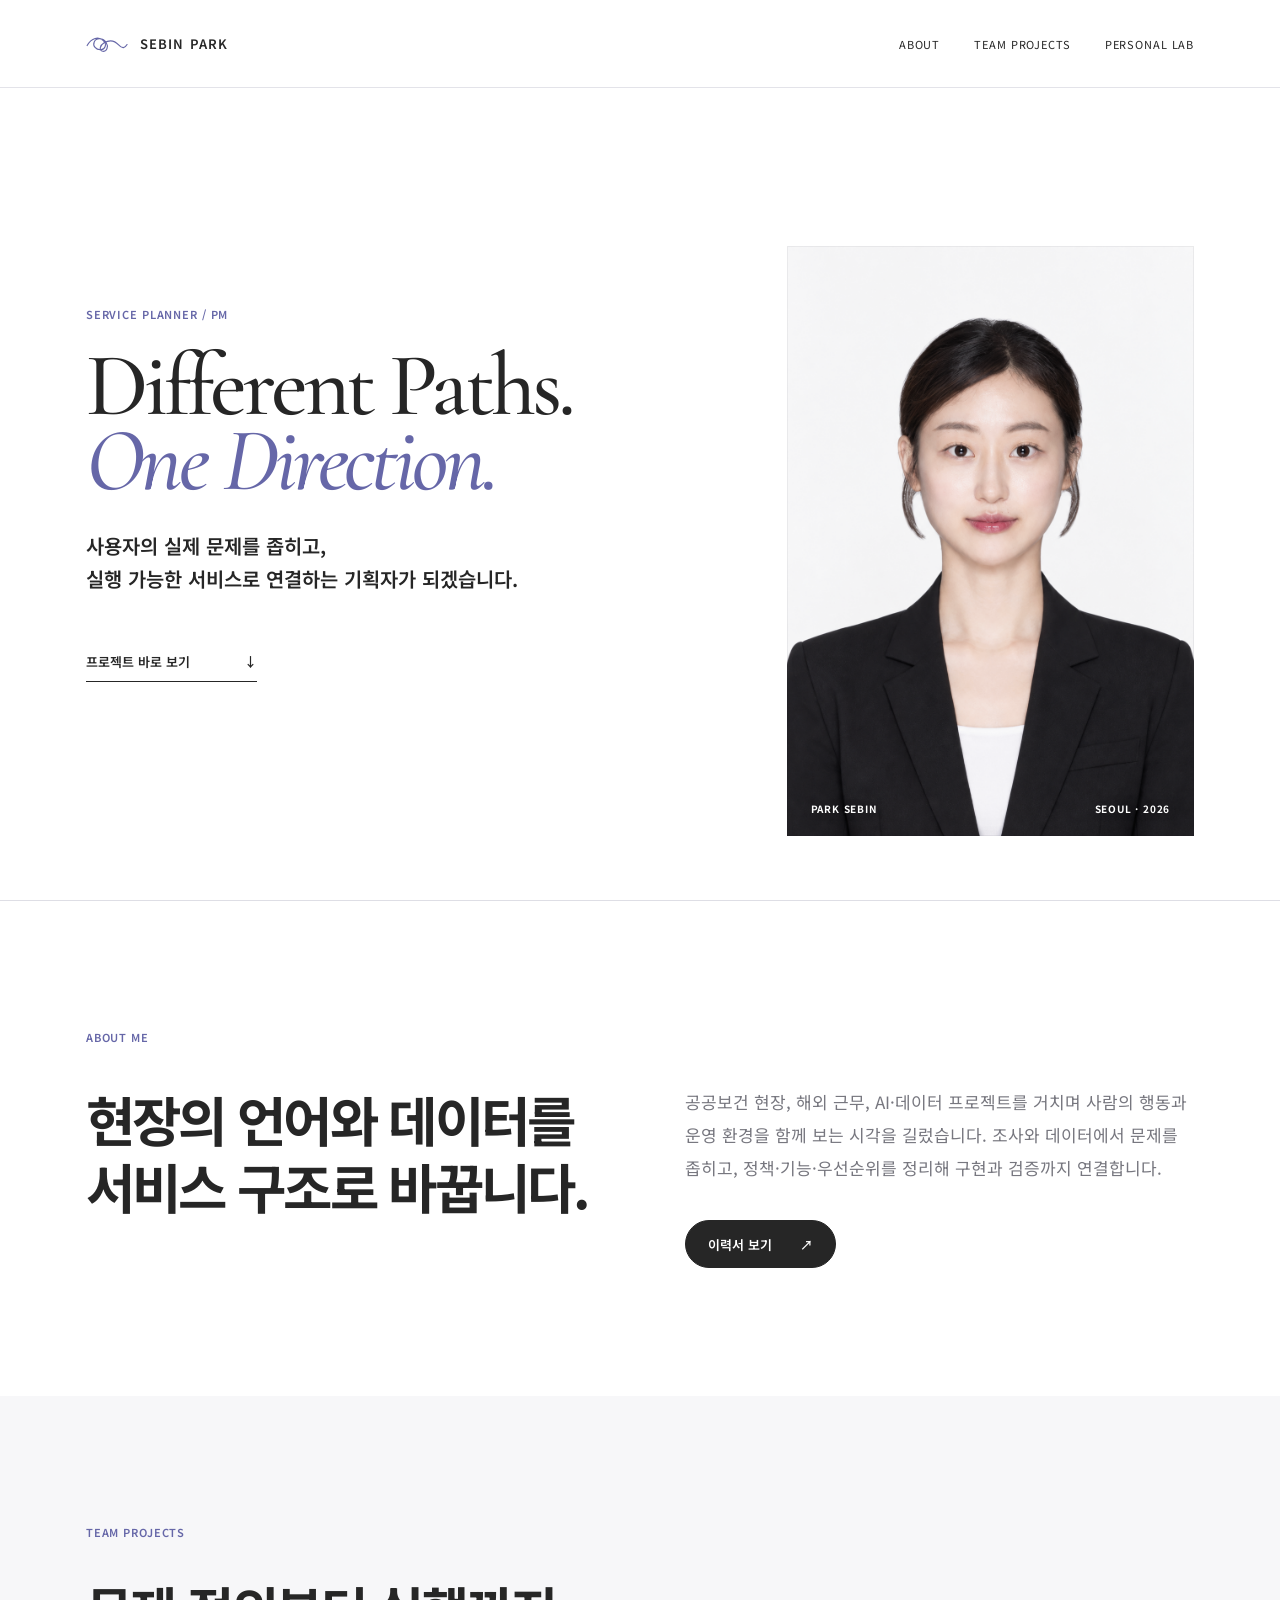
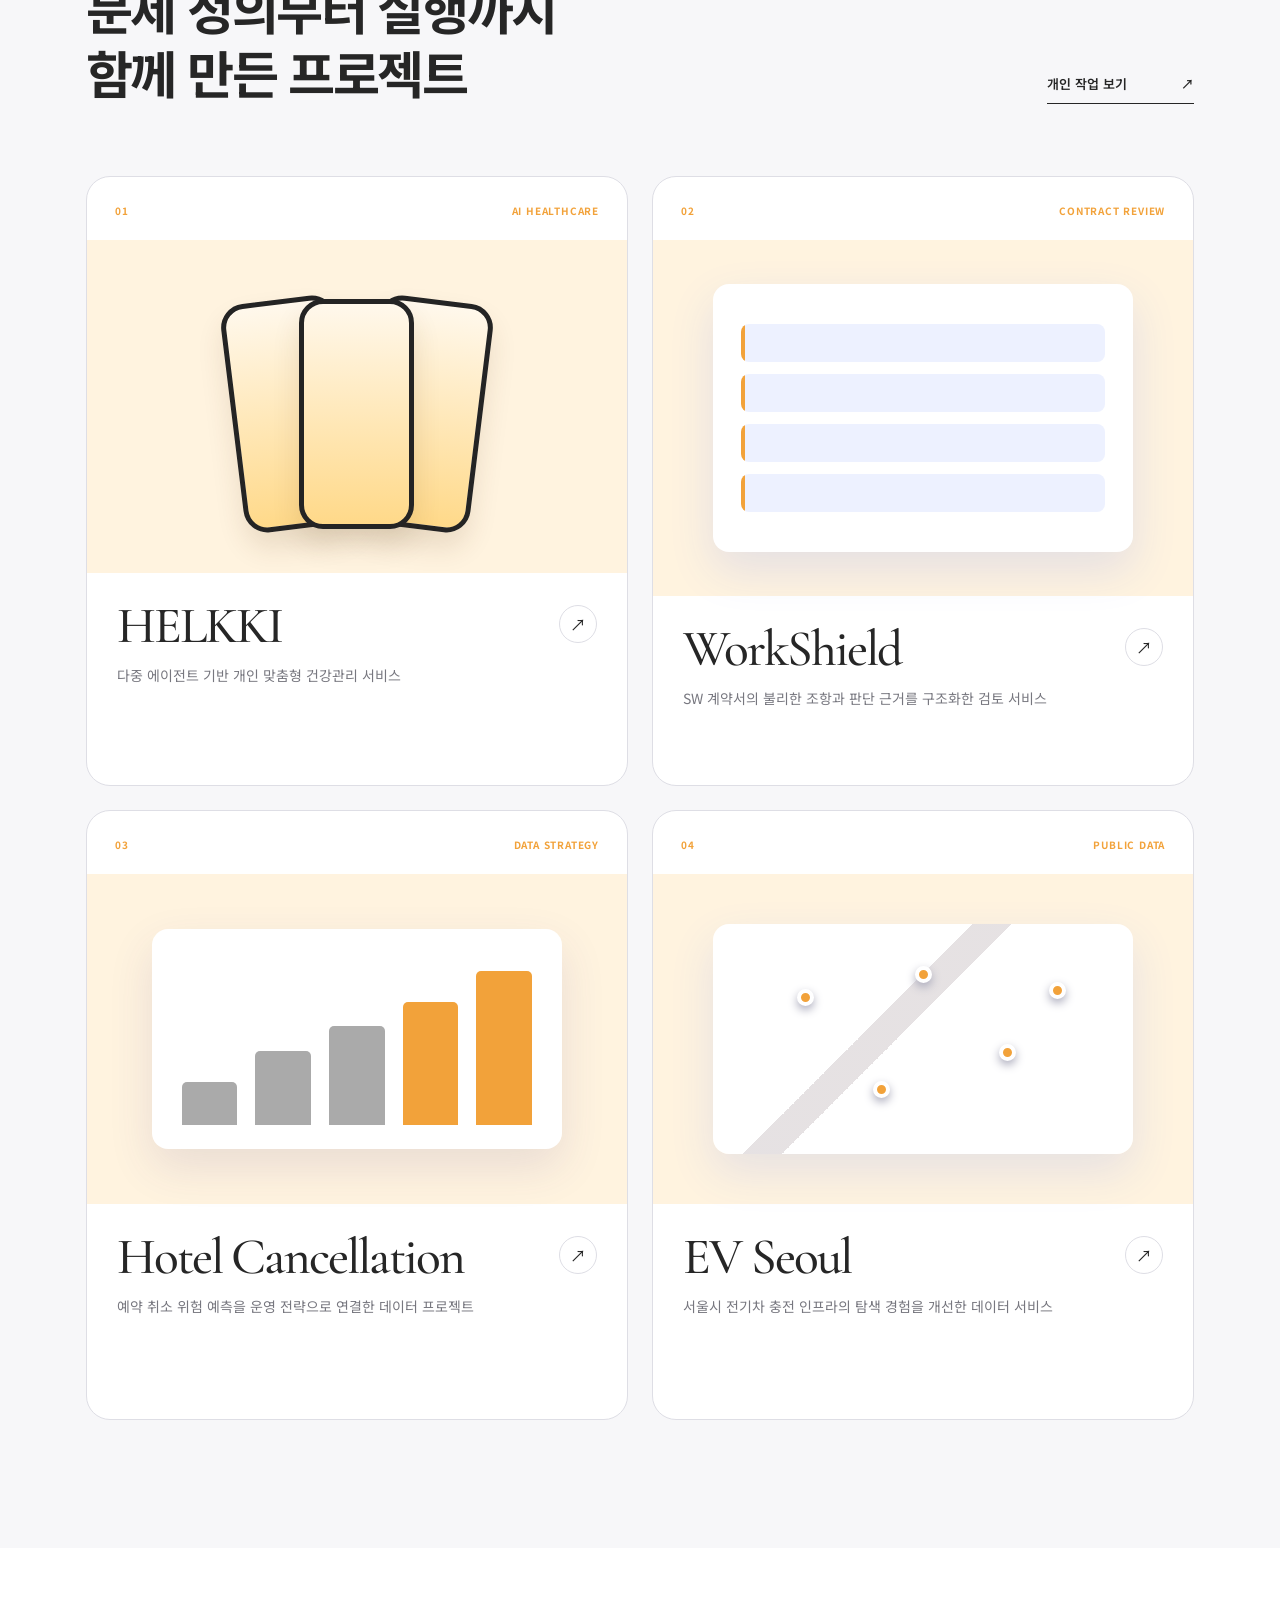
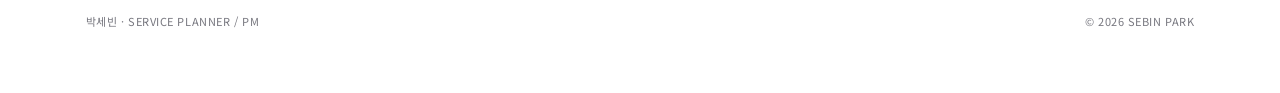
==== site/index.html @ 5adec8d2 "Deploy portfolio site with GitHub Pages" ====
<!doctype html>
<html lang="ko">
<head>
  <meta charset="UTF-8"><meta name="viewport" content="width=device-width,initial-scale=1.0">
  <meta name="description" content="서비스 기획자 박세빈의 포트폴리오"><title>SEBIN PARK — Service Planner / PM</title>
  <link rel="preconnect" href="https://fonts.googleapis.com"><link rel="preconnect" href="https://fonts.gstatic.com" crossorigin>
  <link href="https://fonts.googleapis.com/css2?family=Cormorant+Garamond:ital,wght@0,500;1,500&family=Noto+Sans+KR:wght@400;500;600;700&display=swap" rel="stylesheet"><link rel="stylesheet" href="./styles.css">
</head>
<body>
  <header class="site-header" data-header>
    <a class="brand" href="./index.html" aria-label="SEBIN PARK 홈"><svg class="brand-mark" viewBox="0 0 220 92" aria-hidden="true"><path pathLength="1" d="M6 54C29 13 66 5 91 28C111 47 101 74 78 76C52 78 34 56 43 35C54 11 91 15 105 37C120 61 108 88 88 84C66 80 73 53 95 40C123 23 151 29 171 51C190 72 204 68 215 49"/></svg><span>SEBIN PARK</span></a>
    <button class="menu-button" type="button" aria-expanded="false" aria-controls="site-nav">MENU</button>
    <nav id="site-nav" class="site-nav" aria-label="주요 메뉴"><a href="./about.html">ABOUT</a><a href="#projects">TEAM PROJECTS</a><a href="./lab.html">PERSONAL LAB</a></nav>
  </header>
  <main id="top">
    <section class="hero hero-photo section-shell">
      <div class="hero-copy reveal"><p class="eyebrow">SERVICE PLANNER / PM</p><h1>Different Paths.<br><em>One Direction.</em></h1><p class="hero-statement">사용자의 실제 문제를 좁히고,<br>실행 가능한 서비스로 연결하는 기획자가 되겠습니다.</p><a class="text-link" href="#projects">프로젝트 바로 보기 <span>↓</span></a></div>
      <figure class="portrait-wrap reveal"><img src="./assets/park-sebin-portrait.png" alt="서비스 기획자 박세빈 프로필 사진"><figcaption><span>PARK SEBIN</span><span>SEOUL · 2026</span></figcaption></figure>
    </section>
    <section class="home-about section-shell section-pad reveal"><p class="section-label">ABOUT ME</p><div class="home-about-copy"><h2>현장의 언어와 데이터를<br>서비스 구조로 바꿉니다.</h2><div><p>공공보건 현장, 해외 근무, AI·데이터 프로젝트를 거치며 사람의 행동과 운영 환경을 함께 보는 시각을 길렀습니다. 조사와 데이터에서 문제를 좁히고, 정책·기능·우선순위를 정리해 구현과 검증까지 연결합니다.</p><a class="button button-dark" href="./about.html">이력서 보기 <span>↗</span></a></div></div></section>
    <section id="projects" class="projects compact-projects section-pad">
      <div class="section-shell projects-heading reveal"><div><p class="section-label">TEAM PROJECTS</p><h2 class="section-title">문제 정의부터 실행까지<br>함께 만든 프로젝트</h2></div><a class="text-link" href="./lab.html">개인 작업 보기 <span>↗</span></a></div>
      <div class="project-grid section-shell">
        <a class="project-tile project-helkki reveal" href="./projects/helkki.html"><div class="tile-meta"><span>01</span><span>AI HEALTHCARE</span></div><div class="tile-visual"><div class="phone-stack"><i></i><i></i><i></i></div></div><div class="tile-copy"><h3>HELKKI</h3><p>다중 에이전트 기반 개인 맞춤형 건강관리 서비스</p><span class="tile-arrow">↗</span></div></a>
        <a class="project-tile project-workshield reveal" href="./projects/workshield.html"><div class="tile-meta"><span>02</span><span>CONTRACT REVIEW</span></div><div class="tile-visual"><div class="dashboard-lines"><i></i><i></i><i></i><i></i></div></div><div class="tile-copy"><h3>WorkShield</h3><p>SW 계약서의 불리한 조항과 판단 근거를 구조화한 검토 서비스</p><span class="tile-arrow">↗</span></div></a>
        <a class="project-tile project-hotel reveal" href="./projects/hotel-cancellation.html"><div class="tile-meta"><span>03</span><span>DATA STRATEGY</span></div><div class="tile-visual"><div class="tile-chart"><i></i><i></i><i></i><i></i><i></i></div></div><div class="tile-copy"><h3>Hotel Cancellation</h3><p>예약 취소 위험 예측을 운영 전략으로 연결한 데이터 프로젝트</p><span class="tile-arrow">↗</span></div></a>
        <a class="project-tile project-ev reveal" href="./projects/ev-seoul.html"><div class="tile-meta"><span>04</span><span>PUBLIC DATA</span></div><div class="tile-visual"><div class="tile-map"><i></i><i></i><i></i><i></i><i></i></div></div><div class="tile-copy"><h3>EV Seoul</h3><p>서울시 전기차 충전 인프라의 탐색 경험을 개선한 데이터 서비스</p><span class="tile-arrow">↗</span></div></a>
      </div>
    </section>
  </main>
  <footer class="site-footer section-shell"><span>박세빈 · SERVICE PLANNER / PM</span><span>© 2026 SEBIN PARK</span></footer><script src="./script.js"></script>
</body></html>
---- site/styles.css ----
:root {
  --canvas: #fff;
  --paper: #f7f7f9;
  --ink: #262626;
  --muted: #77777f;
  --line: #dedee5;
  --motion: #6667a8;
  --trace: #c7c8df;
  --side: clamp(24px, 6.7vw, 96px);
}

* { box-sizing: border-box; }
html { scroll-behavior: smooth; }
body { margin: 0; background: var(--canvas); color: var(--ink); font-family: "Noto Sans KR", sans-serif; }
a { color: inherit; text-decoration: none; }
button { font: inherit; }
.section-shell { width: min(1440px, 100%); margin-inline: auto; padding-inline: var(--side); }
.section-pad { padding-top: clamp(96px, 10vw, 152px); padding-bottom: clamp(96px, 10vw, 152px); }

.site-header { position: sticky; top: 0; z-index: 20; height: 88px; display: flex; align-items: center; justify-content: space-between; padding: 0 var(--side); background: rgba(255,255,255,.9); border-bottom: 1px solid rgba(222,222,229,.85); backdrop-filter: blur(16px); }
.brand { display: flex; align-items: center; gap: 12px; font: 600 13px/1 "Noto Sans KR", sans-serif; letter-spacing: .09em; }
.brand-mark { width: 42px; height: 20px; overflow: visible; }
.brand-mark path, .hero-symbol path { fill: none; stroke: var(--motion); stroke-width: 6; stroke-linecap: round; stroke-linejoin: round; }
.site-nav { display: flex; gap: 34px; font-size: 11px; letter-spacing: .08em; }
.site-nav a { position: relative; padding-block: 8px; }
.site-nav a::after { content: ""; position: absolute; left: 0; right: 100%; bottom: 2px; height: 1px; background: var(--motion); transition: right .3s ease; }
.site-nav a:hover::after { right: 0; }
.menu-button { display: none; border: 0; background: transparent; font-size: 11px; letter-spacing: .08em; }

.hero { min-height: calc(100svh - 88px); display: grid; grid-template-columns: 1.35fr .65fr; align-items: center; gap: clamp(48px, 7vw, 110px); padding-top: 64px; padding-bottom: 64px; }
.eyebrow, .section-label, .visual-index { margin: 0; color: var(--motion); font-size: 11px; font-weight: 600; letter-spacing: .08em; }
.hero h1 { margin: 26px 0 30px; font: 500 clamp(64px, 7vw, 108px)/.84 "Cormorant Garamond", serif; letter-spacing: -.045em; }
.hero h1 em { color: var(--motion); font-weight: inherit; }
.hero-description { margin: 0; font-size: clamp(17px, 1.5vw, 21px); font-weight: 500; }
.hero-actions { display: flex; gap: 10px; margin-top: 44px; }
.button { display: inline-flex; align-items: center; justify-content: center; gap: 28px; min-height: 48px; padding: 0 22px; border: 1px solid var(--line); border-radius: 999px; font-size: 13px; font-weight: 600; transition: transform .25s ease, background .25s ease, color .25s ease; }
.button:hover { transform: translateY(-2px); }
.button-dark { background: var(--ink); color: #fff; border-color: var(--ink); }
.button-light:hover { background: var(--paper); }
.hero-visual { position: relative; min-height: 530px; overflow: hidden; border-radius: 28px; background: var(--paper); }
.visual-index { position: absolute; top: 32px; left: 34px; }
.hero-symbol { position: absolute; width: 82%; left: 9%; top: 36%; overflow: visible; }
.hero-symbol path { stroke: var(--trace); }
.visual-caption { position: absolute; left: 34px; bottom: 30px; margin: 0; font-size: 11px; font-weight: 700; line-height: 1.8; letter-spacing: .07em; }

.about { border-top: 1px solid var(--line); }
.about-intro { display: grid; grid-template-columns: 1fr 1fr; gap: 80px; margin: 42px 0 92px; align-items: end; }
.about-intro h2, .section-title { margin: 0; font-size: clamp(36px, 4vw, 58px); line-height: 1.25; letter-spacing: -.045em; }
.about-intro p { max-width: 590px; margin: 0; color: var(--muted); font-size: 17px; line-height: 1.9; word-break: keep-all; }
.about-grid { display: grid; grid-template-columns: repeat(4,1fr); border-top: 1px solid var(--line); }
.about-card { min-height: 225px; padding: 28px 26px 24px 0; border-right: 1px solid var(--line); }
.about-card + .about-card { padding-left: 26px; }
.about-card:last-child { border-right: 0; }
.about-card span { color: var(--motion); font-size: 12px; }
.about-card h3 { margin: 44px 0 14px; font-size: 22px; }
.about-card p { margin: 0; color: var(--muted); font-size: 14px; line-height: 1.8; word-break: keep-all; }

.experience { background: var(--paper); }
.experience .section-title { margin: 38px 0 78px; }
.timeline { border-bottom: 1px solid var(--line); }
.timeline-row { display: grid; grid-template-columns: 10px 150px 260px 1fr; align-items: center; gap: 26px; min-height: 92px; border-top: 1px solid var(--line); }
.timeline-row i { width: 8px; height: 8px; border-radius: 50%; background: var(--trace); }
.timeline-row time { color: var(--muted); font-size: 12px; font-weight: 600; }
.timeline-row h3 { font-size: 18px; }
.timeline-row p { color: var(--muted); font-size: 14px; }
.timeline-current i { background: var(--motion); box-shadow: 0 0 0 6px rgba(102,103,168,.12); }
.timeline-current time { color: var(--motion); }

.projects { padding-top: clamp(96px, 10vw, 152px); padding-bottom: clamp(96px, 10vw, 152px); }
.projects-heading { display: flex; justify-content: space-between; align-items: end; margin-bottom: 72px; }
.projects-heading .section-title { margin-top: 36px; }
.projects-heading > p { max-width: 370px; margin: 0; color: var(--muted); font-size: 14px; line-height: 1.8; }
.project-list { display: grid; gap: 28px; }
.project-card { --project: #f2a23a; --project-soft: #fff3df; min-height: 540px; display: grid; grid-template-columns: .82fr 1.18fr; overflow: hidden; border: 1px solid var(--line); border-radius: 28px; transition: transform .35s ease, box-shadow .35s ease; }
.project-card:hover { transform: translateY(-5px); box-shadow: 0 22px 55px rgba(25,25,34,.08); }
.project-copy { display: flex; flex-direction: column; align-items: flex-start; padding: clamp(40px,5vw,72px); }
.project-copy > span { color: var(--project); font-size: 11px; font-weight: 700; letter-spacing: .08em; }
.project-copy h3 { margin: 52px 0 16px; font: 500 clamp(50px,5vw,76px)/1 "Cormorant Garamond", serif; letter-spacing: -.04em; }
.project-copy p { max-width: 400px; margin: 0; color: var(--muted); font-size: 16px; line-height: 1.8; }
.project-copy ul { display: flex; flex-wrap: wrap; gap: 8px; padding: 0; margin: auto 0 0; list-style: none; }
.project-copy li { padding: 8px 12px; border: 1px solid var(--line); border-radius: 99px; font-size: 11px; }
.project-preview { display: grid; place-items: center; padding: 64px; overflow: hidden; background: var(--project-soft); }
.mock-window { width: min(540px,100%); min-height: 350px; padding: 34px; border-radius: 22px; background: #fff; box-shadow: 0 24px 70px rgba(31,31,38,.12); transition: transform .5s cubic-bezier(.2,.8,.2,1); }
.project-card:hover .mock-window { transform: scale(1.025) rotate(-.4deg); }
.mock-nav { width: 100%; height: 9px; margin-bottom: 48px; border-radius: 10px; background: linear-gradient(90deg,var(--project) 0 18%,#ececf1 18%); }
.mock-window strong { font-size: 18px; }
.mock-chart { height: 150px; margin-top: 34px; border-radius: 14px; background: linear-gradient(180deg,transparent,rgba(242,162,58,.12)),linear-gradient(135deg,transparent 49%,var(--project) 50% 51%,transparent 52%); }
.mock-pills { display: flex; gap: 12px; margin-top: 24px; }.mock-pills i { width: 30%; height: 38px; border-radius: 12px; background: var(--project-soft); }
.project-workshield { --project:#2468d8; --project-soft:#eaf2ff; }.project-hotel { --project:#7653b8; --project-soft:#f0eafd; }.project-ev { --project:#2b78b8; --project-soft:#e8f4fb; }
.mock-metric { margin-top: 28px; font: 500 86px/1 "Cormorant Garamond",serif; color: var(--project); }
.mock-bars { height: 95px; display: flex; gap: 16px; align-items: end; }.mock-bars i { flex:1; height: 35%; background:var(--project-soft); border-radius:6px 6px 0 0; }.mock-bars i:nth-child(2){height:75%;background:var(--project)}.mock-bars i:nth-child(3){height:52%}.mock-bars i:nth-child(4){height:88%}
.mock-donut { width:150px;height:150px;margin:38px auto 20px;border:30px solid var(--project-soft);border-right-color:var(--project);border-radius:50%;transform:rotate(24deg)}.mock-legend{width:60%;height:10px;margin:auto;border-radius:9px;background:linear-gradient(90deg,var(--project) 0 35%,var(--project-soft) 35%)}
.mock-map { position:relative;height:210px;margin-top:24px;border-radius:18px;background:linear-gradient(135deg,transparent 0 40%,rgba(43,120,184,.13) 40% 47%,transparent 47%),linear-gradient(20deg,var(--project-soft),#fff); }.mock-map i{position:absolute;width:12px;height:12px;border:3px solid #fff;border-radius:50%;background:var(--project);box-shadow:0 3px 8px #999}.mock-map i:nth-child(1){left:25%;top:35%}.mock-map i:nth-child(2){left:48%;top:25%}.mock-map i:nth-child(3){left:66%;top:52%}.mock-map i:nth-child(4){left:37%;top:68%}.mock-map i:nth-child(5){left:76%;top:18%}

.contact { background: var(--ink); color: #fff; }
.contact-inner { min-height: 390px; display: flex; justify-content: space-between; align-items: center; gap: 40px; }
.contact .section-label { color: var(--trace); }
.contact h2 { margin: 30px 0 0; font-size: clamp(38px,5vw,68px); line-height: 1.2; letter-spacing: -.04em; }
.contact-link { padding-bottom: 12px; border-bottom: 1px solid #777; font-size: 16px; }
.contact-link span { margin-left: 40px; }
.site-footer { min-height: 145px; display: flex; align-items: center; justify-content: space-between; color: var(--muted); font-size: 11px; letter-spacing: .05em; }

/* Revised homepage */
.site-nav .is-active { color: var(--motion); }
.hero-photo { grid-template-columns: 1.08fr .72fr; }
.hero-statement { margin: 0; font-size: clamp(18px,1.55vw,23px); font-weight: 600; line-height: 1.7; }
.text-link { display: inline-flex; gap: 54px; align-items: center; padding: 14px 0 10px; margin-top: 42px; border-bottom: 1px solid var(--ink); font-size: 13px; font-weight: 600; }
.portrait-wrap { position: relative; align-self: end; min-height: 590px; margin: 0; overflow: hidden; background: var(--paper); }
.portrait-wrap img { position: absolute; inset: 0; width: 100%; height: 100%; object-fit: cover; object-position: center 14%; filter: saturate(.78) contrast(.98); }
.portrait-wrap::after { content:""; position:absolute; inset:0; box-shadow:inset 0 0 0 1px rgba(30,30,35,.06); pointer-events:none; }
.portrait-wrap figcaption { position: absolute; inset: auto 24px 20px; display: flex; justify-content: space-between; color: #fff; font-size: 10px; font-weight: 700; letter-spacing: .08em; text-shadow: 0 1px 8px rgba(0,0,0,.25); }
.home-about { border-top: 1px solid var(--line); }
.home-about-copy { display: grid; grid-template-columns: 1fr 1fr; gap: 90px; margin-top: 40px; align-items: start; }
.home-about h2 { margin:0; font-size:clamp(38px,4.2vw,62px); line-height:1.25; letter-spacing:-.05em; }
.home-about-copy p { max-width:580px; margin:0 0 36px; color:var(--muted); font-size:17px; line-height:1.95; word-break:keep-all; }
.compact-projects { background:var(--paper); }
.project-grid { display:grid; grid-template-columns:repeat(2,minmax(0,1fr)); gap:24px; }
.project-tile { --project:#f2a23a; --project-soft:#fff3df; position:relative; min-height:610px; display:flex; flex-direction:column; overflow:hidden; border:1px solid var(--line); border-radius:24px; background:#fff; transition:transform .35s ease,box-shadow .35s ease; }
.project-tile:hover { transform:translateY(-5px); box-shadow:0 22px 55px rgba(25,25,34,.08); }
.tile-meta { display:flex; justify-content:space-between; padding:26px 28px 22px; color:var(--project); font-size:10px; font-weight:700; letter-spacing:.08em; }
.tile-visual { min-height:330px; display:grid; place-items:center; padding:44px; background:var(--project-soft); }
.tile-copy { position:relative; padding:28px 72px 34px 30px; }
.tile-copy h3 { margin:0 0 10px; font:500 clamp(38px,4vw,58px)/1 "Cormorant Garamond",serif; letter-spacing:-.04em; }
.tile-copy p { max-width:440px; margin:0; color:var(--muted); font-size:14px; line-height:1.75; }
.tile-arrow { position:absolute; right:30px; top:32px; width:38px; height:38px; display:grid; place-items:center; border:1px solid var(--line); border-radius:50%; transition:.25s ease; }
.project-tile:hover .tile-arrow { background:var(--project); border-color:var(--project); color:#fff; transform:rotate(45deg); }
.phone-stack { position:relative; width:250px; height:245px; }.phone-stack i{position:absolute;bottom:0;width:115px;height:230px;border:5px solid #242424;border-radius:24px;background:linear-gradient(#fff8ec,#ffd989);box-shadow:0 16px 28px rgba(80,50,10,.12)}.phone-stack i:nth-child(1){left:0;transform:rotate(-7deg)}.phone-stack i:nth-child(2){left:67px;z-index:2}.phone-stack i:nth-child(3){right:0;transform:rotate(7deg)}
.dashboard-lines { width:min(420px,100%); padding:28px; border-radius:16px; background:#fff; box-shadow:0 18px 45px rgba(47,92,255,.13); }.dashboard-lines i{display:block;height:38px;margin:12px 0;border-radius:8px;background:linear-gradient(90deg,var(--project) 0 4px,#edf1ff 4px)}
.tile-chart { width:min(410px,100%); height:220px; display:flex; align-items:end; gap:18px; padding:24px 30px; border-radius:16px; background:#fff; box-shadow:0 18px 45px rgba(70,60,130,.12); }.tile-chart i{flex:1;height:25%;background:#aaa;border-radius:5px 5px 0 0}.tile-chart i:nth-child(2){height:43%}.tile-chart i:nth-child(3){height:58%}.tile-chart i:nth-child(4){height:72%;background:var(--project)}.tile-chart i:nth-child(5){height:90%;background:var(--project)}
.tile-map { position:relative; width:min(420px,100%); height:230px; border-radius:16px; background:linear-gradient(135deg,#fff 0 40%,rgba(47,99,255,.12) 40% 46%,#fff 46%); box-shadow:0 18px 45px rgba(47,99,255,.12); }.tile-map i{position:absolute;width:17px;height:17px;border:4px solid #fff;border-radius:50%;background:var(--project);box-shadow:0 4px 10px #aab}.tile-map i:nth-child(1){left:20%;top:28%}.tile-map i:nth-child(2){left:48%;top:18%}.tile-map i:nth-child(3){left:68%;top:52%}.tile-map i:nth-child(4){left:38%;top:68%}.tile-map i:nth-child(5){left:80%;top:25%}

/* About and personal lab */
.page-hero { min-height:600px; display:flex; flex-direction:column; justify-content:center; border-bottom:1px solid var(--line); }
.page-hero h1 { margin:28px 0 24px; font:600 clamp(48px,6.5vw,90px)/1.16 "Noto Sans KR",sans-serif; letter-spacing:-.065em; }.page-hero h1 em{color:var(--motion);font-style:normal;font-weight:inherit}.page-hero>p:last-child{color:var(--muted);font-size:17px}
.resume-profile { display:grid; grid-template-columns:.75fr 1.25fr; gap:clamp(50px,8vw,120px); padding-top:120px; align-items:center; }
.about-photo { height:620px; margin:0; overflow:hidden; background:var(--paper); }.about-photo img{width:100%;height:100%;object-fit:cover;object-position:center 14%;filter:saturate(.8)}
.resume-intro h2 { margin:32px 0 28px;font-size:clamp(36px,4vw,58px);line-height:1.3;letter-spacing:-.04em}.resume-intro>p:not(.section-label){color:var(--muted);font-size:17px;line-height:1.9;word-break:keep-all}.resume-intro dl{margin-top:54px;border-top:1px solid var(--line)}.resume-intro dl div{display:grid;grid-template-columns:100px 1fr;padding:18px 0;border-bottom:1px solid var(--line)}.resume-intro dt{font-size:10px;color:var(--motion);font-weight:700;letter-spacing:.08em}.resume-intro dd{margin:0;font-size:14px}
.resume-body { display:grid;grid-template-columns:1fr 1fr;gap:100px}.resume-column article{display:grid;grid-template-columns:150px 1fr;padding:24px 0;border-bottom:1px solid var(--line)}.resume-column .section-label{margin-bottom:25px}.resume-column time{color:var(--muted);font-size:12px}.resume-column h3{margin:0;font-size:17px}.skills-section{padding:120px 0;background:var(--paper)}.skills-grid{display:grid;grid-template-columns:repeat(3,1fr);gap:48px;margin-top:42px}.skills-grid article{min-height:230px}.skills-grid h3{margin:0;padding:0 0 22px;border-bottom:1px solid var(--line);font-size:17px;line-height:1.2}.skills-grid ul{padding:0;margin:0;list-style:none}.skills-grid li{padding:19px 0;border-bottom:1px solid var(--line);font-size:17px}.lab-card span{color:var(--motion);font-size:10px;font-weight:700;letter-spacing:.08em}
.cert-list{display:grid;grid-template-columns:1fr;margin-top:42px;border-top:1px solid var(--line)}.cert-list article{display:grid;grid-template-columns:1fr 130px;align-items:center;gap:24px;min-height:96px;padding:20px 0;border-bottom:1px solid var(--line)}.cert-list article:nth-child(odd){border-right:0}.cert-list article:nth-child(even){padding-left:0}.cert-list article>div{display:grid;grid-template-columns:minmax(260px,1fr) minmax(220px,1fr);align-items:center;gap:24px}.cert-list h3{margin:0;font-size:18px}.cert-list p{margin:0;color:var(--muted);font-size:13px;line-height:1.6}.cert-list time{justify-self:end;color:var(--muted);font-size:11px}
.lab-grid { display:grid;grid-template-columns:1fr 1fr;gap:24px}.lab-card{min-height:390px;display:grid;grid-template-columns:60px 1fr;padding:38px;border:1px solid var(--line);border-radius:22px}.lab-featured{grid-column:1/-1;min-height:470px;background:var(--paper)}.lab-number{font:500 28px/1 "Cormorant Garamond",serif;color:var(--motion)}.lab-card h2{margin:55px 0 18px;font:500 clamp(38px,5vw,70px)/1 "Cormorant Garamond",serif}.lab-card p{max-width:680px;color:var(--muted);font-size:15px;line-height:1.85}.lab-card ul{display:flex;gap:8px;flex-wrap:wrap;padding:0;margin:45px 0 0;list-style:none}.lab-card li{padding:8px 12px;border:1px solid var(--line);border-radius:99px;font-size:11px}.lab-empty{opacity:.72}

/* Project detail */
.project-nav { height:78px;display:flex;align-items:center;justify-content:space-between;padding:0 var(--side);border-bottom:1px solid var(--line);font-size:11px;font-weight:700;letter-spacing:.08em}.project-nav span{color:var(--project)}
.project-detail-hero{min-height:680px;display:grid;grid-template-columns:1fr 300px;gap:70px;align-items:center}.project-detail-hero h1{margin:30px 0;font:500 clamp(80px,11vw,160px)/.8 "Cormorant Garamond",serif;letter-spacing:-.06em}.project-lead{max-width:780px;font-size:20px;line-height:1.8;word-break:keep-all}.project-detail-hero dl{margin:0;border-top:1px solid var(--line)}.project-detail-hero dl div{padding:22px 0;border-bottom:1px solid var(--line)}.project-detail-hero dt{margin-bottom:8px;color:var(--project);font-size:10px;font-weight:700}.project-detail-hero dd{margin:0;font-size:13px}
.project-stage{padding:90px var(--side);background:var(--project-soft)}.stage-window{max-width:1248px;margin:auto;padding:40px;border-radius:26px;background:#fff;box-shadow:0 25px 70px rgba(20,20,30,.08)}.stage-window>span{color:var(--project);font-size:10px;font-weight:700;letter-spacing:.08em}.stage-flow{display:grid;grid-template-columns:repeat(3,1fr);gap:18px;margin-top:40px}.stage-flow article{min-height:240px;padding:28px;border-radius:16px;background:var(--project-soft)}.stage-flow b{color:var(--project);font-size:11px}.stage-flow h3{margin:48px 0 12px;font-size:22px}.stage-flow p{color:var(--muted);font-size:13px;line-height:1.7}
.case-grid{display:grid;grid-template-columns:1fr 1fr;gap:110px}.case-grid h2{margin:35px 0 0;font-size:clamp(30px,3vw,44px);line-height:1.5;word-break:keep-all}.case-grid ol{padding:0;margin:35px 0 0;list-style:none;counter-reset:item}.case-grid li{counter-increment:item;padding:24px 0;border-bottom:1px solid var(--line);font-size:16px;line-height:1.7}.case-grid li::before{content:"0" counter(item);display:inline-block;width:48px;color:var(--project);font-size:11px;font-weight:700}
.project-result{padding:120px 0;background:var(--ink);color:#fff}.project-result .section-label{color:var(--project)}.project-result .section-shell>div{display:grid;grid-template-columns:1fr 280px;gap:80px;align-items:end;margin-top:35px}.project-result h2{margin:0;font-size:clamp(30px,4vw,55px);line-height:1.45}.project-result strong{padding:24px;border:1px solid #555;border-radius:14px;font-size:16px;line-height:1.5}.detail-footer{height:160px;display:flex;align-items:center;justify-content:space-between;font-size:13px;font-weight:600}

.reveal { opacity: 0; transform: translateY(24px); transition: opacity .7s ease, transform .7s cubic-bezier(.22,1,.36,1); }
.reveal.is-visible { opacity: 1; transform: none; }
@media (prefers-reduced-motion: reduce) { html{scroll-behavior:auto}.reveal{opacity:1;transform:none;transition:none}.brand-mark path,.hero-symbol path{stroke-dasharray:none!important;stroke-dashoffset:0!important} }

@media (max-width: 900px) {
  .site-header { height: 72px; }
  .menu-button { display: block; }
  .site-nav { position: absolute; inset: 72px 0 auto; display: none; flex-direction: column; gap: 0; padding: 24px var(--side); background: #fff; border-bottom: 1px solid var(--line); }
  .site-nav.is-open { display: flex; }.site-nav a{padding:16px 0}
  .hero { min-height:auto; grid-template-columns:1fr; padding-top:80px; padding-bottom:80px; }
  .hero-visual { min-height:430px; }
  .about-intro { grid-template-columns:1fr; gap:32px; }
  .about-grid { grid-template-columns:repeat(2,1fr); }.about-card:nth-child(2){border-right:0}.about-card:nth-child(3){padding-left:0;border-top:1px solid var(--line)}.about-card:nth-child(4){border-top:1px solid var(--line)}
  .timeline-row { grid-template-columns:10px 110px 1fr; gap:16px; padding:22px 0; }.timeline-row p{grid-column:3}
  .projects-heading { display:grid;gap:28px;align-items:start}.project-card{grid-template-columns:1fr;}.project-preview{min-height:440px;padding:40px}.project-copy{min-height:390px}
  .hero-photo{grid-template-columns:1fr}.portrait-wrap{min-height:560px}.home-about-copy{grid-template-columns:1fr;gap:38px}.project-grid{grid-template-columns:1fr}.resume-profile{grid-template-columns:1fr}.about-photo{height:560px}.resume-body{grid-template-columns:1fr;gap:70px}.project-detail-hero{grid-template-columns:1fr;padding-top:100px;padding-bottom:100px}.stage-flow{grid-template-columns:1fr}.case-grid{grid-template-columns:1fr;gap:80px}.project-result .section-shell>div{grid-template-columns:1fr}.lab-grid{grid-template-columns:1fr}.lab-featured{grid-column:auto}
  .cert-list article{grid-template-columns:1fr 100px}.cert-list article>div{grid-template-columns:minmax(220px,1fr) minmax(170px,1fr);gap:16px}
}
@media (max-width: 560px) {
  .brand-mark { width:36px }.hero h1{font-size:58px}.hero-actions{align-items:flex-start;flex-direction:column}.hero-visual{min-height:360px;border-radius:20px}
  .about-grid{grid-template-columns:1fr}.about-card,.about-card + .about-card{min-height:auto;padding:26px 0;border-right:0;border-top:1px solid var(--line)}.about-card h3{margin:28px 0 10px}
  .timeline-row{grid-template-columns:10px 1fr}.timeline-row time,.timeline-row h3,.timeline-row p{grid-column:2;margin:0}.timeline-row h3{margin-top:10px}.timeline-row p{margin-top:8px}
  .project-card{min-height:auto}.project-copy{min-height:420px}.project-preview{min-height:350px;padding:24px}.mock-window{min-height:285px;padding:24px}.contact-inner{min-height:430px;align-items:flex-start;justify-content:center;flex-direction:column}.site-footer{align-items:flex-start;justify-content:center;flex-direction:column;gap:10px}
  .portrait-wrap{min-height:460px}.project-tile{min-height:520px}.tile-visual{min-height:250px;padding:28px}.phone-stack{transform:scale(.78)}.resume-profile{padding-top:70px}.about-photo{height:480px}.resume-column article{grid-template-columns:1fr;gap:8px}.skills-grid{grid-template-columns:1fr}.lab-card{grid-template-columns:1fr;gap:24px;padding:28px}.project-detail-hero{min-height:620px}.project-detail-hero h1{font-size:72px}.project-stage{padding:60px 20px}.stage-window{padding:24px}.detail-footer{height:130px}
  .cert-list article{grid-template-columns:1fr auto;min-height:86px;gap:12px}.cert-list article>div{display:flex;flex-wrap:wrap;gap:5px 12px}.cert-list h3{font-size:17px}.cert-list p{font-size:12px}.cert-list time{align-self:end;padding-bottom:2px}
}
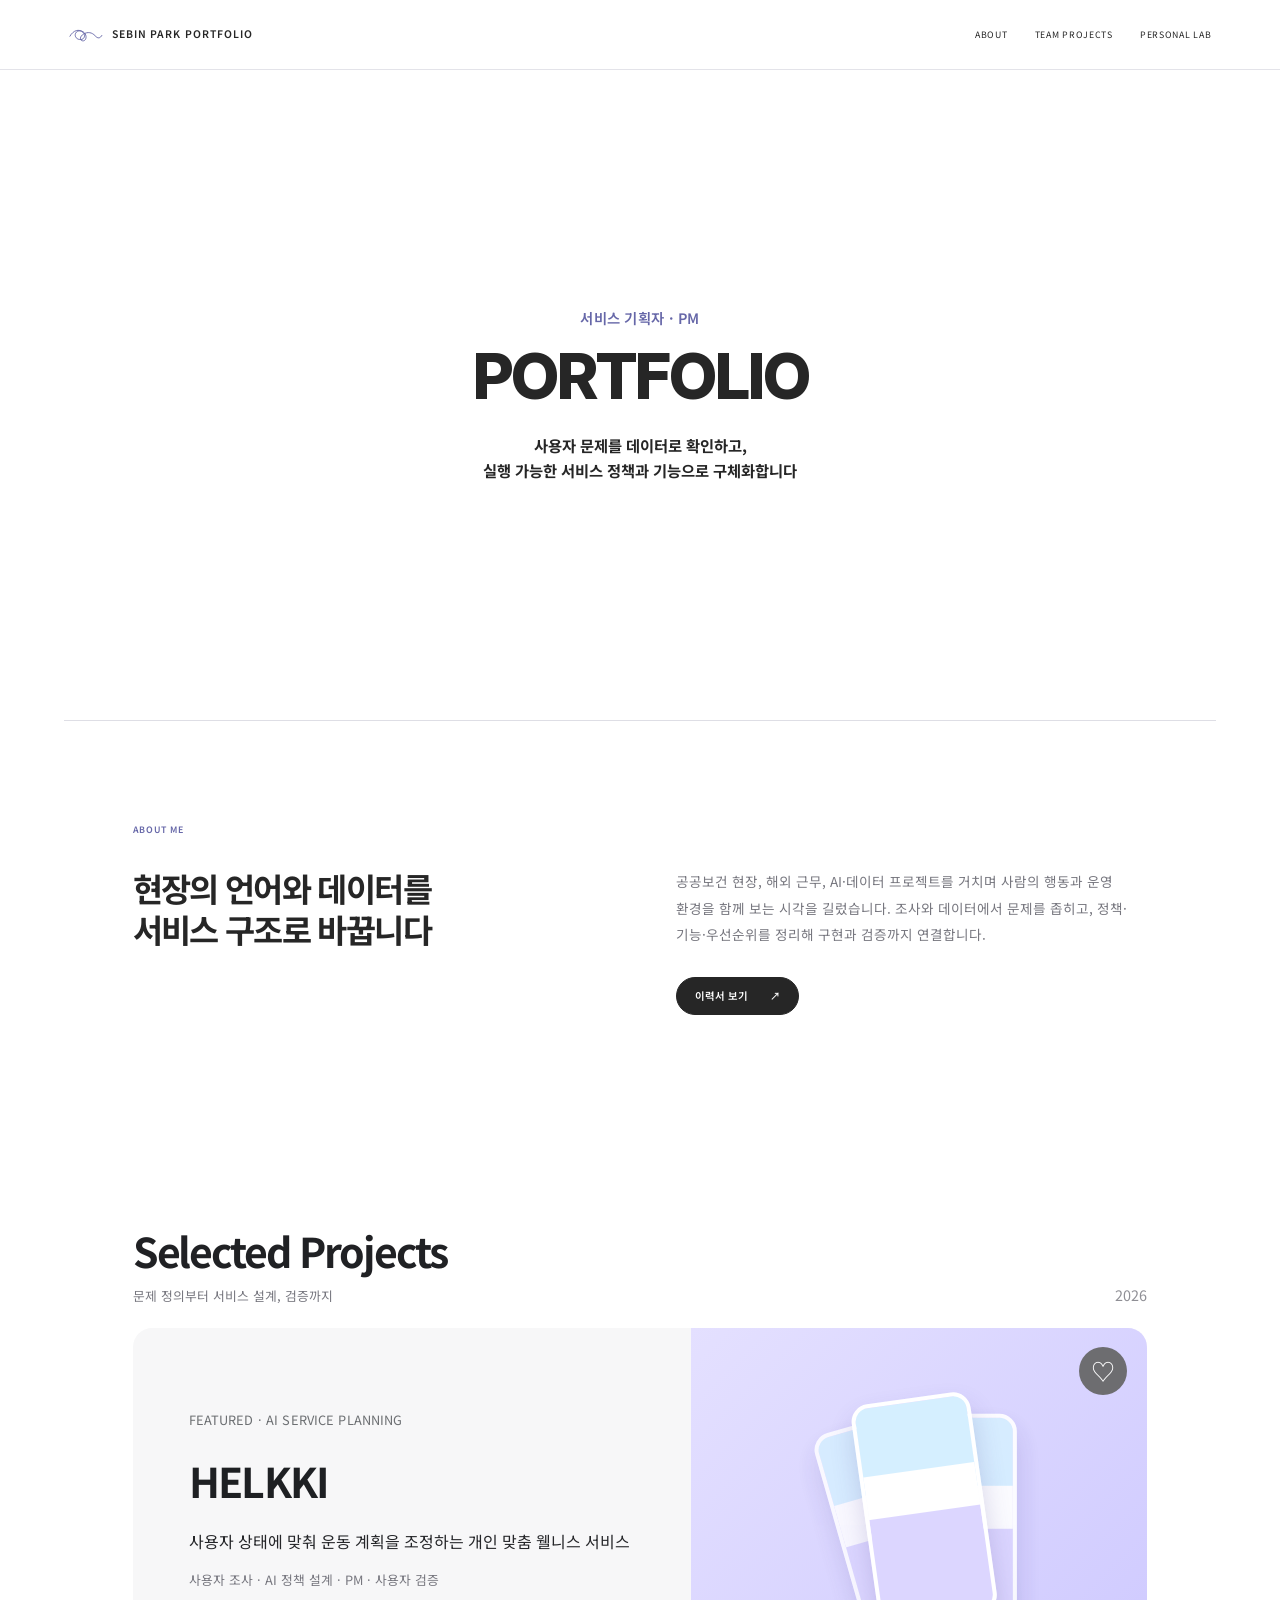
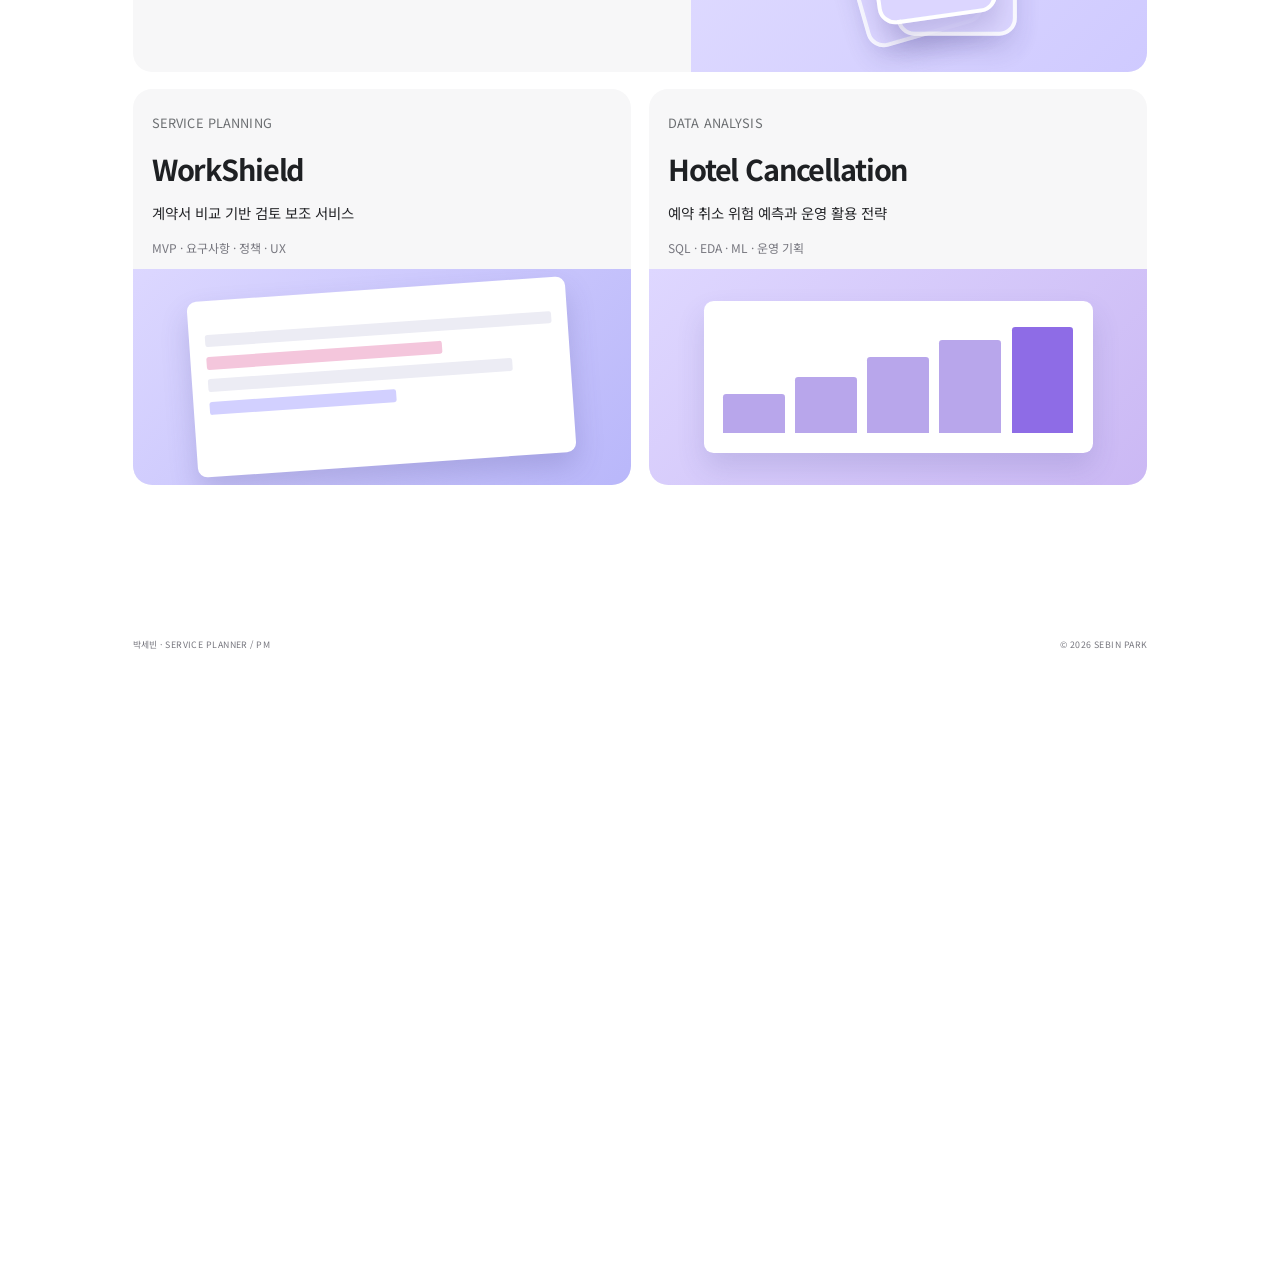
==== commit b479e428: "Update portfolio pages and project layouts" ====
--- a/site/index.html
+++ b/site/index.html
@@ -2,29 +2,27 @@
 <html lang="ko">
 <head>
   <meta charset="UTF-8"><meta name="viewport" content="width=device-width,initial-scale=1.0">
-  <meta name="description" content="서비스 기획자 박세빈의 포트폴리오"><title>SEBIN PARK — Service Planner / PM</title>
+  <meta name="description" content="SEBIN PARK — Service Planner / PM"><title>SEBIN PARK — Service Planner / PM</title>
   <link rel="preconnect" href="https://fonts.googleapis.com"><link rel="preconnect" href="https://fonts.gstatic.com" crossorigin>
-  <link href="https://fonts.googleapis.com/css2?family=Cormorant+Garamond:ital,wght@0,500;1,500&family=Noto+Sans+KR:wght@400;500;600;700&display=swap" rel="stylesheet"><link rel="stylesheet" href="./styles.css">
+  <link href="https://fonts.googleapis.com/css2?family=Cormorant+Garamond:ital,wght@0,500;1,500&family=Noto+Sans+KR:wght@400;500;600;700&display=swap" rel="stylesheet"><link rel="stylesheet" href="./styles.css?v=17">
 </head>
-<body>
+<body class="site-scale">
   <header class="site-header" data-header>
-    <a class="brand" href="./index.html" aria-label="SEBIN PARK 홈"><svg class="brand-mark" viewBox="0 0 220 92" aria-hidden="true"><path pathLength="1" d="M6 54C29 13 66 5 91 28C111 47 101 74 78 76C52 78 34 56 43 35C54 11 91 15 105 37C120 61 108 88 88 84C66 80 73 53 95 40C123 23 151 29 171 51C190 72 204 68 215 49"/></svg><span>SEBIN PARK</span></a>
+    <a class="brand" href="./index.html" aria-label="SEBIN PARK PORTFOLIO 홈"><svg class="brand-mark" viewBox="0 0 220 92" aria-hidden="true"><path pathLength="1" d="M6 54C29 13 66 5 91 28C111 47 101 74 78 76C52 78 34 56 43 35C54 11 91 15 105 37C120 61 108 88 88 84C66 80 73 53 95 40C123 23 151 29 171 51C190 72 204 68 215 49"/></svg><span>SEBIN PARK PORTFOLIO</span></a>
     <button class="menu-button" type="button" aria-expanded="false" aria-controls="site-nav">MENU</button>
-    <nav id="site-nav" class="site-nav" aria-label="주요 메뉴"><a href="./about.html">ABOUT</a><a href="#projects">TEAM PROJECTS</a><a href="./lab.html">PERSONAL LAB</a></nav>
+    <nav id="site-nav" class="site-nav" aria-label="주요 메뉴"><a href="./about.html">ABOUT</a><a href="./projects.html">TEAM PROJECTS</a><a href="./lab.html">PERSONAL LAB</a></nav>
   </header>
   <main id="top">
-    <section class="hero hero-photo section-shell">
-      <div class="hero-copy reveal"><p class="eyebrow">SERVICE PLANNER / PM</p><h1>Different Paths.<br><em>One Direction.</em></h1><p class="hero-statement">사용자의 실제 문제를 좁히고,<br>실행 가능한 서비스로 연결하는 기획자가 되겠습니다.</p><a class="text-link" href="#projects">프로젝트 바로 보기 <span>↓</span></a></div>
-      <figure class="portrait-wrap reveal"><img src="./assets/park-sebin-portrait.png" alt="서비스 기획자 박세빈 프로필 사진"><figcaption><span>PARK SEBIN</span><span>SEOUL · 2026</span></figcaption></figure>
+    <section class="hero hero-portfolio section-shell">
+      <div class="hero-copy reveal"><p class="eyebrow">서비스 기획자 · PM</p><h1>PORTFOLIO</h1><p class="hero-statement">사용자 문제를 데이터로 확인하고,<br>실행 가능한 서비스 정책과 기능으로 구체화합니다</p></div>
     </section>
-    <section class="home-about section-shell section-pad reveal"><p class="section-label">ABOUT ME</p><div class="home-about-copy"><h2>현장의 언어와 데이터를<br>서비스 구조로 바꿉니다.</h2><div><p>공공보건 현장, 해외 근무, AI·데이터 프로젝트를 거치며 사람의 행동과 운영 환경을 함께 보는 시각을 길렀습니다. 조사와 데이터에서 문제를 좁히고, 정책·기능·우선순위를 정리해 구현과 검증까지 연결합니다.</p><a class="button button-dark" href="./about.html">이력서 보기 <span>↗</span></a></div></div></section>
-    <section id="projects" class="projects compact-projects section-pad">
-      <div class="section-shell projects-heading reveal"><div><p class="section-label">TEAM PROJECTS</p><h2 class="section-title">문제 정의부터 실행까지<br>함께 만든 프로젝트</h2></div><a class="text-link" href="./lab.html">개인 작업 보기 <span>↗</span></a></div>
-      <div class="project-grid section-shell">
-        <a class="project-tile project-helkki reveal" href="./projects/helkki.html"><div class="tile-meta"><span>01</span><span>AI HEALTHCARE</span></div><div class="tile-visual"><div class="phone-stack"><i></i><i></i><i></i></div></div><div class="tile-copy"><h3>HELKKI</h3><p>다중 에이전트 기반 개인 맞춤형 건강관리 서비스</p><span class="tile-arrow">↗</span></div></a>
-        <a class="project-tile project-workshield reveal" href="./projects/workshield.html"><div class="tile-meta"><span>02</span><span>CONTRACT REVIEW</span></div><div class="tile-visual"><div class="dashboard-lines"><i></i><i></i><i></i><i></i></div></div><div class="tile-copy"><h3>WorkShield</h3><p>SW 계약서의 불리한 조항과 판단 근거를 구조화한 검토 서비스</p><span class="tile-arrow">↗</span></div></a>
-        <a class="project-tile project-hotel reveal" href="./projects/hotel-cancellation.html"><div class="tile-meta"><span>03</span><span>DATA STRATEGY</span></div><div class="tile-visual"><div class="tile-chart"><i></i><i></i><i></i><i></i><i></i></div></div><div class="tile-copy"><h3>Hotel Cancellation</h3><p>예약 취소 위험 예측을 운영 전략으로 연결한 데이터 프로젝트</p><span class="tile-arrow">↗</span></div></a>
-        <a class="project-tile project-ev reveal" href="./projects/ev-seoul.html"><div class="tile-meta"><span>04</span><span>PUBLIC DATA</span></div><div class="tile-visual"><div class="tile-map"><i></i><i></i><i></i><i></i><i></i></div></div><div class="tile-copy"><h3>EV Seoul</h3><p>서울시 전기차 충전 인프라의 탐색 경험을 개선한 데이터 서비스</p><span class="tile-arrow">↗</span></div></a>
+    <section class="home-about section-shell section-pad reveal"><p class="section-label">ABOUT ME</p><div class="home-about-copy"><h2>현장의 언어와 데이터를<br>서비스 구조로 바꿉니다</h2><div><p>공공보건 현장, 해외 근무, AI·데이터 프로젝트를 거치며 사람의 행동과 운영 환경을 함께 보는 시각을 길렀습니다. 조사와 데이터에서 문제를 좁히고, 정책·기능·우선순위를 정리해 구현과 검증까지 연결합니다.</p><a class="button button-dark" href="./about.html">이력서 보기 <span>↗</span></a></div></div></section>
+    <section id="projects" class="projects selected-projects section-pad">
+      <div class="selected-projects-head section-shell reveal"><div><h2>Selected Projects</h2><p>문제 정의부터 서비스 설계, 검증까지</p></div><span>2026</span></div>
+      <div class="selected-projects-grid section-shell">
+        <a class="selected-card selected-featured reveal" href="./projects/helkki.html"><div class="selected-copy"><p class="selected-kicker">FEATURED · AI SERVICE PLANNING</p><h3>HELKKI</h3><p class="selected-summary">사용자 상태에 맞춰 운동 계획을 조정하는 개인 맞춤 웰니스 서비스</p><p class="selected-meta">사용자 조사 · AI 정책 설계 · PM · 사용자 검증</p></div><div class="selected-visual selected-helkki"><div class="selected-phone"><i></i><i></i><i></i></div><span class="selected-bookmark">♡</span></div></a>
+        <a class="selected-card selected-secondary reveal" href="./projects/workshield.html"><div class="selected-copy"><p class="selected-kicker">SERVICE PLANNING</p><h3>WorkShield</h3><p class="selected-summary">계약서 비교 기반 검토 보조 서비스</p><p class="selected-meta">MVP · 요구사항 · 정책 · UX</p></div><div class="selected-visual selected-workshield"><div class="selected-browser"><i></i><i></i><i></i><i></i></div></div></a>
+        <a class="selected-card selected-secondary reveal" href="./projects/hotel-cancellation.html"><div class="selected-copy"><p class="selected-kicker">DATA ANALYSIS</p><h3>Hotel Cancellation</h3><p class="selected-summary">예약 취소 위험 예측과 운영 활용 전략</p><p class="selected-meta">SQL · EDA · ML · 운영 기획</p></div><div class="selected-visual selected-hotel"><div class="selected-chart"><i></i><i></i><i></i><i></i><i></i></div></div></a>
       </div>
     </section>
   </main>
--- a/site/styles.css
+++ b/site/styles.css
@@ -12,6 +12,14 @@
 * { box-sizing: border-box; }
 html { scroll-behavior: smooth; }
 body { margin: 0; background: var(--canvas); color: var(--ink); font-family: "Noto Sans KR", sans-serif; }
+.about-page, .site-scale { width: 125%; zoom: .8; }
+html:has(.about-page), html:has(.site-scale) { overflow-x: hidden; }
+.lab-page { width: 80%; zoom: .8; margin-inline: 12.5vw; }
+.lab-page .site-header { margin-left: -12.5vw; width: 125vw; }
+@media (min-width: 900px) {
+  .about-page, .site-scale { position: relative; left: -12.5%; }
+  .about-page .site-header, .site-scale .site-header { position: sticky; top: 0; z-index: 20; left: 0; width: 125vw; }
+}
 a { color: inherit; text-decoration: none; }
 button { font: inherit; }
 .section-shell { width: min(1440px, 100%); margin-inline: auto; padding-inline: var(--side); }
@@ -132,11 +140,12 @@
 /* About and personal lab */
 .page-hero { min-height:600px; display:flex; flex-direction:column; justify-content:center; border-bottom:1px solid var(--line); }
 .page-hero h1 { margin:28px 0 24px; font:600 clamp(48px,6.5vw,90px)/1.16 "Noto Sans KR",sans-serif; letter-spacing:-.065em; }.page-hero h1 em{color:var(--motion);font-style:normal;font-weight:inherit}.page-hero>p:last-child{color:var(--muted);font-size:17px}
-.resume-profile { display:grid; grid-template-columns:.75fr 1.25fr; gap:clamp(50px,8vw,120px); padding-top:120px; align-items:center; }
-.about-photo { height:620px; margin:0; overflow:hidden; background:var(--paper); }.about-photo img{width:100%;height:100%;object-fit:cover;object-position:center 14%;filter:saturate(.8)}
-.resume-intro h2 { margin:32px 0 28px;font-size:clamp(36px,4vw,58px);line-height:1.3;letter-spacing:-.04em}.resume-intro>p:not(.section-label){color:var(--muted);font-size:17px;line-height:1.9;word-break:keep-all}.resume-intro dl{margin-top:54px;border-top:1px solid var(--line)}.resume-intro dl div{display:grid;grid-template-columns:100px 1fr;padding:18px 0;border-bottom:1px solid var(--line)}.resume-intro dt{font-size:10px;color:var(--motion);font-weight:700;letter-spacing:.08em}.resume-intro dd{margin:0;font-size:14px}
-.resume-body { display:grid;grid-template-columns:1fr 1fr;gap:100px}.resume-column article{display:grid;grid-template-columns:150px 1fr;padding:24px 0;border-bottom:1px solid var(--line)}.resume-column .section-label{margin-bottom:25px}.resume-column time{color:var(--muted);font-size:12px}.resume-column h3{margin:0;font-size:17px}.skills-section{padding:120px 0;background:var(--paper)}.skills-grid{display:grid;grid-template-columns:repeat(3,1fr);gap:48px;margin-top:42px}.skills-grid article{min-height:230px}.skills-grid h3{margin:0;padding:0 0 22px;border-bottom:1px solid var(--line);font-size:17px;line-height:1.2}.skills-grid ul{padding:0;margin:0;list-style:none}.skills-grid li{padding:19px 0;border-bottom:1px solid var(--line);font-size:17px}.lab-card span{color:var(--motion);font-size:10px;font-weight:700;letter-spacing:.08em}
-.cert-list{display:grid;grid-template-columns:1fr;margin-top:42px;border-top:1px solid var(--line)}.cert-list article{display:grid;grid-template-columns:1fr 130px;align-items:center;gap:24px;min-height:96px;padding:20px 0;border-bottom:1px solid var(--line)}.cert-list article:nth-child(odd){border-right:0}.cert-list article:nth-child(even){padding-left:0}.cert-list article>div{display:grid;grid-template-columns:minmax(260px,1fr) minmax(220px,1fr);align-items:center;gap:24px}.cert-list h3{margin:0;font-size:18px}.cert-list p{margin:0;color:var(--muted);font-size:13px;line-height:1.6}.cert-list time{justify-self:end;color:var(--muted);font-size:11px}
+.resume-profile { display:grid; grid-template-columns:.75fr 1.25fr; gap:clamp(40px,6vw,86px); padding-top:80px; align-items:center; }
+.about-photo { height:520px; margin:0; overflow:hidden; background:var(--paper); }.about-photo img{width:100%;height:100%;object-fit:cover;object-position:center 14%;filter:saturate(.8)}
+.resume-profile .section-label,.resume-body .section-label,.certifications .section-label,.skills-section .section-label{font-size:22px;line-height:1.4;letter-spacing:-.02em}
+.resume-intro h2 { margin:24px 0 20px;font-size:clamp(23px,2.56vw,37px);line-height:1.3;letter-spacing:-.04em}.resume-intro>p:not(.section-label){color:var(--muted);font-size:16px;line-height:1.8;word-break:keep-all}.resume-intro dl{margin-top:36px;border-top:1px solid var(--line)}.resume-intro dl div{display:grid;grid-template-columns:100px 1fr;padding:15px 0;border-bottom:1px solid var(--line)}.resume-intro dt{font-size:15px;color:var(--motion);font-weight:700;letter-spacing:.02em}.resume-intro dd{margin:0;font-size:14px}
+.resume-body { display:grid;grid-template-columns:1fr 1fr;gap:100px}.resume-column article{display:grid;grid-template-columns:165px 1fr;padding:26px 0;border-bottom:1px solid var(--line)}.resume-column .section-label{margin-bottom:25px}.resume-column time{color:var(--muted);font-size:14px;line-height:1.7}.resume-column h3{margin:0;font-size:20px;line-height:1.45}.resume-column article p{margin:8px 0 0;color:var(--muted);font-size:15px;line-height:1.65}.career-details{border-top:1px solid var(--line)}.career-list{margin-top:42px;border-top:1px solid var(--line)}.career-list article{display:grid;grid-template-columns:minmax(260px,.7fr) 1.3fr;gap:70px;padding:34px 0;border-bottom:1px solid var(--line)}.career-list time{color:var(--muted);font-size:11px}.career-list h3{margin:12px 0 0;font-size:18px}.career-list ul{margin:0;padding-left:20px}.career-list li{margin:0 0 11px;color:var(--muted);font-size:14px;line-height:1.7;word-break:keep-all}.skills-section{padding:120px 0;background:var(--paper)}.skills-grid{display:grid;grid-template-columns:repeat(4,1fr);gap:36px;margin-top:42px}.skills-grid article{min-height:250px}.skills-grid h3{margin:0;padding:0 0 22px;border-bottom:1px solid var(--line);font-size:20px;line-height:1.45}.skills-grid ul{padding:0;margin:0;list-style:none}.skills-grid li{padding:19px 0;border-bottom:1px solid var(--line);font-size:17px;line-height:1.65}.lab-card span{color:var(--motion);font-size:10px;font-weight:700;letter-spacing:.08em}
+.cert-list{display:grid;grid-template-columns:1fr;margin-top:42px;border-top:1px solid var(--line)}.cert-list article{display:grid;grid-template-columns:1fr 130px;align-items:center;gap:24px;min-height:102px;padding:22px 0;border-bottom:1px solid var(--line)}.cert-list article:nth-child(odd){border-right:0}.cert-list article:nth-child(even){padding-left:0}.cert-list article>div{display:grid;grid-template-columns:minmax(260px,1fr) minmax(220px,1fr);align-items:center;gap:24px}.cert-list h3{margin:0;font-size:20px;line-height:1.45}.cert-list p{margin:0;color:var(--muted);font-size:15px;line-height:1.65}.cert-list time{justify-self:end;color:var(--muted);font-size:13px}
 .lab-grid { display:grid;grid-template-columns:1fr 1fr;gap:24px}.lab-card{min-height:390px;display:grid;grid-template-columns:60px 1fr;padding:38px;border:1px solid var(--line);border-radius:22px}.lab-featured{grid-column:1/-1;min-height:470px;background:var(--paper)}.lab-number{font:500 28px/1 "Cormorant Garamond",serif;color:var(--motion)}.lab-card h2{margin:55px 0 18px;font:500 clamp(38px,5vw,70px)/1 "Cormorant Garamond",serif}.lab-card p{max-width:680px;color:var(--muted);font-size:15px;line-height:1.85}.lab-card ul{display:flex;gap:8px;flex-wrap:wrap;padding:0;margin:45px 0 0;list-style:none}.lab-card li{padding:8px 12px;border:1px solid var(--line);border-radius:99px;font-size:11px}.lab-empty{opacity:.72}
 
 /* Project detail */
@@ -148,6 +157,14 @@
 
 .reveal { opacity: 0; transform: translateY(24px); transition: opacity .7s ease, transform .7s cubic-bezier(.22,1,.36,1); }
 .reveal.is-visible { opacity: 1; transform: none; }
+.resume-reveal{transform:translateY(44px) scale(.985);transition:opacity .58s ease,transform .68s cubic-bezier(.16,1,.3,1)}
+.resume-reveal.is-visible{transform:translateY(0) scale(1)}
+.resume-body.section-pad{padding-bottom:48px}
+.certifications.section-pad{padding-top:48px;padding-bottom:48px}
+.skills-section{padding-top:64px;padding-bottom:48px}
+.about-page .site-footer{min-height:80px}
+.resume-item-reveal{transform:translateY(30px);transition:opacity .46s ease var(--reveal-delay,0ms),transform .58s cubic-bezier(.16,1,.3,1) var(--reveal-delay,0ms)}
+.resume-item-reveal.is-visible{transform:translateY(0)}
 @media (prefers-reduced-motion: reduce) { html{scroll-behavior:auto}.reveal{opacity:1;transform:none;transition:none}.brand-mark path,.hero-symbol path{stroke-dasharray:none!important;stroke-dashoffset:0!important} }
 
 @media (max-width: 900px) {
@@ -161,7 +178,7 @@
   .about-grid { grid-template-columns:repeat(2,1fr); }.about-card:nth-child(2){border-right:0}.about-card:nth-child(3){padding-left:0;border-top:1px solid var(--line)}.about-card:nth-child(4){border-top:1px solid var(--line)}
   .timeline-row { grid-template-columns:10px 110px 1fr; gap:16px; padding:22px 0; }.timeline-row p{grid-column:3}
   .projects-heading { display:grid;gap:28px;align-items:start}.project-card{grid-template-columns:1fr;}.project-preview{min-height:440px;padding:40px}.project-copy{min-height:390px}
-  .hero-photo{grid-template-columns:1fr}.portrait-wrap{min-height:560px}.home-about-copy{grid-template-columns:1fr;gap:38px}.project-grid{grid-template-columns:1fr}.resume-profile{grid-template-columns:1fr}.about-photo{height:560px}.resume-body{grid-template-columns:1fr;gap:70px}.project-detail-hero{grid-template-columns:1fr;padding-top:100px;padding-bottom:100px}.stage-flow{grid-template-columns:1fr}.case-grid{grid-template-columns:1fr;gap:80px}.project-result .section-shell>div{grid-template-columns:1fr}.lab-grid{grid-template-columns:1fr}.lab-featured{grid-column:auto}
+  .hero-photo{grid-template-columns:1fr}.portrait-wrap{min-height:560px}.home-about-copy{grid-template-columns:1fr;gap:38px}.project-grid{grid-template-columns:1fr}.resume-profile{grid-template-columns:1fr}.about-photo{height:560px}.resume-body{grid-template-columns:1fr;gap:70px}.career-list article{grid-template-columns:1fr;gap:24px}.skills-grid{grid-template-columns:repeat(2,1fr)}.project-detail-hero{grid-template-columns:1fr;padding-top:100px;padding-bottom:100px}.stage-flow{grid-template-columns:1fr}.case-grid{grid-template-columns:1fr;gap:80px}.project-result .section-shell>div{grid-template-columns:1fr}.lab-grid{grid-template-columns:1fr}.lab-featured{grid-column:auto}
   .cert-list article{grid-template-columns:1fr 100px}.cert-list article>div{grid-template-columns:minmax(220px,1fr) minmax(170px,1fr);gap:16px}
 }
 @media (max-width: 560px) {
@@ -169,6 +186,168 @@
   .about-grid{grid-template-columns:1fr}.about-card,.about-card + .about-card{min-height:auto;padding:26px 0;border-right:0;border-top:1px solid var(--line)}.about-card h3{margin:28px 0 10px}
   .timeline-row{grid-template-columns:10px 1fr}.timeline-row time,.timeline-row h3,.timeline-row p{grid-column:2;margin:0}.timeline-row h3{margin-top:10px}.timeline-row p{margin-top:8px}
   .project-card{min-height:auto}.project-copy{min-height:420px}.project-preview{min-height:350px;padding:24px}.mock-window{min-height:285px;padding:24px}.contact-inner{min-height:430px;align-items:flex-start;justify-content:center;flex-direction:column}.site-footer{align-items:flex-start;justify-content:center;flex-direction:column;gap:10px}
-  .portrait-wrap{min-height:460px}.project-tile{min-height:520px}.tile-visual{min-height:250px;padding:28px}.phone-stack{transform:scale(.78)}.resume-profile{padding-top:70px}.about-photo{height:480px}.resume-column article{grid-template-columns:1fr;gap:8px}.skills-grid{grid-template-columns:1fr}.lab-card{grid-template-columns:1fr;gap:24px;padding:28px}.project-detail-hero{min-height:620px}.project-detail-hero h1{font-size:72px}.project-stage{padding:60px 20px}.stage-window{padding:24px}.detail-footer{height:130px}
-  .cert-list article{grid-template-columns:1fr auto;min-height:86px;gap:12px}.cert-list article>div{display:flex;flex-wrap:wrap;gap:5px 12px}.cert-list h3{font-size:17px}.cert-list p{font-size:12px}.cert-list time{align-self:end;padding-bottom:2px}
+  .portrait-wrap{min-height:460px}.project-tile{min-height:520px}.tile-visual{min-height:250px;padding:28px}.phone-stack{transform:scale(.78)}.resume-profile{padding-top:40px}.about-photo{height:420px}.resume-column article{grid-template-columns:1fr;gap:8px}.skills-grid{grid-template-columns:1fr}.lab-card{grid-template-columns:1fr;gap:24px;padding:28px}.project-detail-hero{min-height:620px}.project-detail-hero h1{font-size:72px}.project-stage{padding:60px 20px}.stage-window{padding:24px}.detail-footer{height:130px}
+  .cert-list article{grid-template-columns:1fr auto;min-height:92px;gap:12px}.cert-list article>div{display:flex;flex-wrap:wrap;gap:5px 12px}.cert-list h3{font-size:18px}.cert-list p{font-size:14px}.cert-list time{align-self:end;padding-bottom:2px;font-size:13px}
 }
+
+/* Case study template */
+.project-page .site-header { position: sticky; }
+.project-detail-hero { min-height: 650px; padding-top: 110px; padding-bottom: 110px; }
+.project-detail-hero h1 { max-width: 920px; margin: 26px 0 30px; font-size: clamp(70px, 10vw, 150px); }
+.project-lead { max-width: 780px; font-size: clamp(18px, 1.6vw, 23px); line-height: 1.85; }
+.hero-tags { display: flex; flex-wrap: wrap; gap: 8px; margin-top: 34px; }
+.hero-tags span { padding: 8px 12px; border: 1px solid var(--line); border-radius: 999px; color: var(--muted); font-size: 11px; }
+.project-meta { align-self: end; border-top: 1px solid var(--line); }
+.project-meta div { padding: 20px 0; border-bottom: 1px solid var(--line); }
+.project-meta span { display: block; margin-bottom: 8px; color: var(--project); font-size: 10px; font-weight: 700; letter-spacing: .08em; }
+.project-meta strong { display: block; font-size: 14px; line-height: 1.6; }
+.case-toc { position: sticky; top: 88px; z-index: 12; overflow-x: auto; background: rgba(255,255,255,.94); border-top: 1px solid var(--line); border-bottom: 1px solid var(--line); backdrop-filter: blur(16px); }
+.case-toc-inner { width: min(1440px, 100%); display: flex; gap: 28px; padding: 0 var(--side); margin: auto; }
+.case-toc a { flex: 0 0 auto; position: relative; padding: 21px 0 18px; color: var(--muted); font-size: 11px; font-weight: 700; letter-spacing: .04em; }
+.case-toc a::after { content: ""; position: absolute; right: 100%; bottom: -1px; left: 0; height: 2px; background: var(--project); transition: right .25s ease; }
+.case-toc a.is-active { color: var(--project); }
+.case-toc a.is-active::after { right: 0; }
+.detail-section { scroll-margin-top: 160px; padding-top: clamp(90px, 11vw, 160px); padding-bottom: clamp(90px, 11vw, 160px); border-bottom: 1px solid var(--line); }
+.detail-section-head { display: flex; gap: 18px; align-items: center; margin-bottom: 46px; }
+.detail-index { color: var(--project); font: 500 22px/1 "Cormorant Garamond", serif; }
+.detail-section-body { display: grid; grid-template-columns: minmax(0, .9fr) minmax(360px, 1.1fr); gap: clamp(52px, 8vw, 130px); align-items: center; }
+.detail-section h2 { margin: 0 0 28px; font-size: clamp(32px, 4vw, 60px); line-height: 1.33; letter-spacing: -.05em; }
+.detail-section-body > div:first-child > p { max-width: 560px; margin: 0; color: var(--muted); font-size: 16px; line-height: 1.95; word-break: keep-all; }
+.detail-visual { min-height: 300px; display: grid; place-items: center; padding: 42px; background: var(--project-soft); border-radius: 24px; }
+.visual-flow { display: flex; width: 100%; align-items: center; justify-content: center; gap: 14px; flex-wrap: wrap; }
+.visual-flow i { display: grid; min-width: 115px; min-height: 100px; place-items: center; padding: 18px; background: #fff; border: 1px solid rgba(0,0,0,.07); border-radius: 16px; color: var(--ink); font-style: normal; font-size: 14px; font-weight: 700; box-shadow: 0 15px 35px rgba(0,0,0,.06); }
+.visual-flow b { color: var(--project); font-size: 20px; }
+.priority-board, .policy-board, .decision-board, .next-board, .contract-board, .requirements-board, .metric-board, .erd-board, .chart-board { width: min(520px, 100%); }
+.priority-board { display: grid; grid-template-columns: 1.2fr .8fr; gap: 12px; }
+.priority-board span, .policy-board span, .next-board, .decision-board, .requirements-board span { padding: 24px; background: #fff; border-radius: 14px; color: var(--muted); font-size: 13px; line-height: 1.65; }
+.priority-board .priority-main { color: var(--project); font-weight: 700; box-shadow: 0 16px 40px rgba(0,0,0,.07); }
+.priority-board strong { display: block; margin-top: 18px; color: var(--ink); font-size: 18px; }
+.policy-board { display: grid; grid-template-columns: 1fr auto 1fr auto 1fr; gap: 10px; align-items: center; }
+.policy-board b { color: var(--project); }.policy-board small { grid-column: 1 / -1; padding-top: 20px; color: var(--muted); text-align: center; font-size: 11px; }
+.decision-board { display: grid; gap: 14px; padding: 28px; background: #fff; border-radius: 18px; box-shadow: 0 18px 45px rgba(0,0,0,.07); }
+.decision-board small { color: var(--project); font-size: 11px; font-weight: 700; }.decision-board strong { font-size: 22px; line-height: 1.5; }
+.next-board { display: grid; gap: 18px; padding: 32px; background: var(--project-soft) !important; border: 1px solid var(--project); }.next-board span { color: var(--project); font-size: 11px; font-weight: 700; }.next-board strong { font-size: 26px; line-height: 1.45; }
+.contract-board { display: grid; grid-template-columns: 1fr 160px; gap: 16px; padding: 26px; background: #fff; border-radius: 18px; box-shadow: 0 18px 45px rgba(40,70,160,.1); }
+.contract-lines { display: grid; gap: 14px; align-content: center; }.contract-lines i { height: 16px; border-radius: 4px; background: #e7ebf7; }.contract-lines i:nth-child(2), .contract-lines i:nth-child(4) { width: 78%; }.contract-lines i:nth-child(3) { width: 92%; background: var(--project-soft); }
+.contract-board aside { display: grid; align-content: center; gap: 14px; padding: 20px; background: var(--project-soft); border-radius: 12px; }.contract-board aside b { color: var(--project); font-size: 13px; }.contract-board aside span { font-size: 11px; }
+.requirements-board { display: grid; grid-template-columns: repeat(3, 1fr); gap: 10px; }.requirements-board span { padding: 15px; text-align: center; font-size: 11px; }.requirements-board div { grid-column: 1 / -1; display: grid; gap: 12px; padding: 24px; background: #fff; border-radius: 14px; }.requirements-board i { height: 18px; background: linear-gradient(90deg, var(--project) 0 16%, #e9ebf2 16%); border-radius: 4px; }
+.metric-board { padding: 30px; background: #fff; border-radius: 18px; box-shadow: 0 18px 45px rgba(70,60,130,.12); }.metric-board strong { display: block; color: var(--project); font: 500 86px/1 "Cormorant Garamond",serif; }.metric-board span { color: var(--muted); font-size: 12px; }.metric-board div { display: flex; gap: 12px; height: 100px; align-items: end; margin-top: 26px; }.metric-board i { flex: 1; height: 36%; background: var(--project-soft); border-radius: 5px 5px 0 0; }.metric-board i:nth-child(2) { height: 62%; }.metric-board i:nth-child(3) { height: 48%; }.metric-board i:nth-child(4) { height: 88%; background: var(--project); }
+.erd-board { display: grid; grid-template-columns: 1fr auto 1fr; gap: 16px; align-items: center; padding: 30px; background: #fff; border-radius: 18px; box-shadow: 0 18px 45px rgba(70,60,130,.12); }.erd-board span { padding: 20px 12px; border: 1px solid var(--project); color: var(--project); text-align: center; font-size: 10px; font-weight: 700; }.erd-board b { grid-column: 1 / -1; color: var(--muted); font-size: 12px; text-align: center; }.erd-board b:nth-of-type(2) { display: none; }
+.chart-board { display: flex; height: 250px; gap: 20px; align-items: end; padding: 30px; background: #fff; border-radius: 18px; box-shadow: 0 18px 45px rgba(70,60,130,.12); }.chart-board i { flex: 1; height: 30%; background: #d8d7e8; border-radius: 6px 6px 0 0; }.chart-board i:nth-child(2) { height: 46%; }.chart-board i:nth-child(3) { height: 60%; }.chart-board i:nth-child(4) { height: 48%; }.chart-board i:nth-child(5) { height: 86%; background: var(--project); }
+.detail-metrics { grid-column: 1 / -1; display: grid; grid-template-columns: repeat(4, 1fr); gap: 12px; }.detail-metrics article { padding: 22px; border-top: 2px solid var(--project); background: var(--project-soft); }.detail-metrics strong { display: block; color: var(--project); font: 500 clamp(34px, 4vw, 58px)/1 "Cormorant Garamond", serif; }.detail-metrics span { color: var(--muted); font-size: 12px; line-height: 1.5; }
+.artifact-grid { grid-column: 1 / -1; display: grid; grid-template-columns: repeat(3, 1fr); gap: 12px; }.artifact-card { min-height: 150px; display: flex; flex-direction: column; align-items: flex-start; gap: 16px; padding: 22px; border: 1px solid var(--line); border-radius: 14px; background: #fff; color: var(--ink); text-align: left; cursor: pointer; transition: transform .25s ease, border-color .25s ease; }.artifact-card:hover { transform: translateY(-3px); border-color: var(--project); }.artifact-card span, .artifact-card em { color: var(--project); font-size: 11px; }.artifact-card strong { font-size: 14px; line-height: 1.5; }.artifact-card em { margin-top: auto; font-style: normal; }
+.project-result { padding: 130px 0; }.project-result h2 { margin: 24px 0 14px; font-size: clamp(34px, 5vw, 72px); line-height: 1.25; }.project-result p:last-child { margin: 0; color: var(--muted); font-size: 15px; }
+.artifact-modal { width: min(650px, calc(100% - 32px)); padding: 34px; border: 0; border-radius: 20px; color: var(--ink); box-shadow: 0 30px 90px rgba(0,0,0,.25); }.artifact-modal::backdrop { background: rgba(20,20,28,.45); backdrop-filter: blur(5px); }.artifact-modal h2 { margin: 14px 0 22px; font-size: 30px; }.artifact-modal > p:last-child { color: var(--muted); font-size: 13px; line-height: 1.7; }.modal-close { position: absolute; top: 17px; right: 20px; border: 0; background: transparent; font-size: 26px; cursor: pointer; }.modal-sheet { display: grid; gap: 14px; min-height: 230px; padding: 28px; background: var(--project-soft); border-radius: 14px; }.modal-sheet span { color: var(--project); font-size: 11px; font-weight: 700; }.modal-sheet i { display: block; height: 14px; border-radius: 4px; background: #fff; }.modal-sheet i:nth-child(3) { width: 70%; }.modal-sheet i:nth-child(4) { width: 86%; }
+@media (max-width: 900px) { .project-page.site-scale { width: 100%; zoom: 1; position: static; left: auto; }.project-detail-hero { min-height: auto; padding-top: 90px; padding-bottom: 90px; grid-template-columns: 1fr; gap: 56px; }.project-meta { align-self: start; width: 100%; }.case-toc { top: 72px; }.detail-section-body { grid-template-columns: 1fr; gap: 42px; }.detail-metrics { grid-template-columns: repeat(2, 1fr); }.artifact-grid { grid-template-columns: repeat(2, 1fr); } }
+@media (max-width: 560px) { .project-detail-hero h1 { font-size: 70px; }.hero-tags span { font-size: 10px; }.case-toc-inner { gap: 22px; }.detail-section { scroll-margin-top: 130px; }.detail-section h2 { font-size: 34px; }.detail-visual { min-height: 240px; padding: 24px; }.visual-flow { gap: 8px; }.visual-flow i { min-width: 82px; min-height: 76px; padding: 12px; font-size: 11px; }.visual-flow b { font-size: 15px; }.policy-board { grid-template-columns: 1fr; }.policy-board b { display: none; }.policy-board small { grid-column: auto; }.priority-board { grid-template-columns: 1fr; }.contract-board { grid-template-columns: 1fr; }.detail-metrics, .artifact-grid { grid-template-columns: 1fr; }.detail-metrics article { padding: 18px; }.artifact-card { min-height: 120px; } }
+
+/* HELKKI case study: preserve the product's cream / coral / butter-yellow language. */
+.helkki-case { --helkki-cream: #fff8e5; --helkki-coral: #e8875b; --helkki-yellow: #f4b942; --helkki-brown: #5a4636; background: var(--helkki-cream); color: var(--helkki-brown); font-family: "Noto Sans KR", sans-serif; }
+.helkki-case .site-header { background: rgba(255,248,229,.92); border-color: rgba(90,70,54,.1); }
+.helkki-case .project-detail-hero { background: radial-gradient(circle at 86% 35%, rgba(244,185,66,.18), transparent 30%), radial-gradient(circle at 12% 80%, rgba(232,135,91,.1), transparent 28%); }
+.helkki-case .project-detail-hero h1, .helkki-case .detail-section h2 { color: var(--helkki-brown); font-family: "Noto Sans KR", sans-serif; font-weight: 800; letter-spacing: -.06em; }
+.helkki-case .project-lead, .helkki-case .detail-section-body > div:first-child > p { color: #6b5748; }
+.helkki-case .case-toc { background: rgba(255,248,229,.94); }
+.helkki-case .case-toc a.is-active, .helkki-case .detail-index, .helkki-case .section-label { color: var(--helkki-coral); }
+.helkki-case .case-toc a::after { background: var(--helkki-coral); }
+.helkki-case .detail-section { border-color: rgba(90,70,54,.1); }
+.helkki-case .detail-section:nth-child(even) { background: rgba(255,255,255,.38); }
+.helkki-case .detail-visual { background: rgba(255,255,255,.68); border: 1px solid rgba(232,135,91,.15); box-shadow: 0 16px 36px rgba(90,70,54,.06); }
+.helkki-case .detail-tags { display: flex; flex-wrap: wrap; gap: 8px; margin-top: 25px; }.helkki-case .detail-tags span { padding: 8px 12px; border: 1px solid rgba(232,135,91,.25); border-radius: 999px; background: #fff2e8; color: var(--helkki-coral); font-size: 11px; font-weight: 700; }
+.helkki-case .project-result { background: var(--helkki-brown); }.helkki-case .project-result .section-label { color: var(--helkki-yellow); }.helkki-case .project-result p:last-child { color: #e9dacc; }
+.helkki-hero-visual { position: relative; width: min(520px, 100%); min-height: 330px; }.helkki-phone { position: absolute; left: 12%; top: 4%; display: grid; gap: 14px; width: min(330px, 72%); padding: 28px; background: #fff; border: 1px solid #f1e5dc; border-radius: 26px; box-shadow: 0 22px 50px rgba(90,70,54,.1); }.helkki-phone span { color: #856f5e; font-size: 12px; font-weight: 700; }.helkki-phone b { color: var(--helkki-coral); font-size: 15px; }.helkki-phone i { padding: 14px; background: var(--helkki-cream); border-radius: 14px; color: var(--helkki-brown); font-size: 13px; font-style: normal; font-weight: 700; }.helkki-hero-visual img { position: absolute; right: 0; bottom: -14px; width: 170px; filter: drop-shadow(0 16px 16px rgba(90,70,54,.12)); }
+.problem-visual { display: grid; grid-template-columns: 1fr auto 1fr; gap: 16px; width: min(520px,100%); align-items: center; }.problem-visual span { display: grid; min-height: 120px; place-items: center; padding: 18px; background: #fff; border-radius: 22px; color: var(--helkki-brown); font-size: 18px; font-weight: 800; box-shadow: 0 14px 30px rgba(90,70,54,.07); }.problem-visual b { color: var(--helkki-coral); font-size: 30px; }.problem-visual small { grid-column: 1 / -1; color: #856f5e; text-align: center; font-size: 12px; }
+.checkin-visual { display: grid; grid-template-columns: repeat(2,1fr); gap: 11px; width: min(520px,100%); padding: 26px; background: #fff; border-radius: 22px; box-shadow: 0 18px 42px rgba(90,70,54,.08); }.checkin-visual span { padding: 12px; border: 1px solid #f5eccb; border-radius: 12px; background: #fff8e5; text-align: center; font-size: 12px; font-weight: 700; }.checkin-visual span:first-child { border-color: rgba(232,135,91,.35); background: #fff2e8; color: var(--helkki-coral); }.checkin-visual b { grid-column: 1 / -1; color: #856f5e; text-align: center; }.checkin-visual strong { grid-column: 1 / -1; padding: 18px; border-radius: 15px; background: #fff2e8; color: var(--helkki-coral); text-align: center; font-size: 14px; }
+.calendar-visual { width: min(520px,100%); padding: 26px; background: #fff; border-radius: 22px; box-shadow: 0 18px 42px rgba(90,70,54,.08); }.calendar-visual > div { display: grid; grid-template-columns: repeat(7,1fr); gap: 8px; text-align: center; }.calendar-visual i { color: #856f5e; font-size: 11px; font-style: normal; }.calendar-visual b { padding: 12px 4px; border-radius: 10px; background: #fff8e5; color: #5a4636; font-size: 13px; }.calendar-visual b:nth-child(1), .calendar-visual b:nth-child(5) { background: rgba(244,185,66,.35); }.calendar-visual b:nth-child(3) { background: #fff2e8; color: var(--helkki-coral); }.calendar-visual strong { display: block; margin-top: 20px; padding: 13px; border: 1px solid #f4e8be; border-radius: 12px; background: #fff8e5; color: #5a4636; text-align: center; font-size: 12px; }
+.agents-visual { display: flex; width: 100%; align-items: center; justify-content: center; gap: 14px; flex-wrap: wrap; }.agents-visual > span, .agents-visual > div { padding: 18px; background: #fff; border: 1px solid rgba(90,70,54,.1); border-radius: 17px; box-shadow: 0 12px 30px rgba(90,70,54,.07); }.agents-visual > span { color: var(--helkki-coral); font-size: 12px; font-weight: 800; }.agents-visual > div { display: grid; gap: 8px; }.agents-visual i { padding: 9px 20px; border-radius: 10px; background: #fff8e5; color: var(--helkki-brown); font-size: 12px; font-style: normal; font-weight: 700; }.agents-visual b { color: var(--helkki-yellow); font-size: 22px; }
+.kikki-visual { display: flex; width: min(520px,100%); align-items: center; gap: 22px; padding: 22px; background: #fff; border-radius: 22px; box-shadow: 0 18px 42px rgba(90,70,54,.08); }.kikki-visual img { width: 150px; }.kikki-visual div { display: grid; gap: 10px; }.kikki-visual b { font-size: 20px; }.kikki-visual span { color: #856f5e; font-size: 13px; line-height: 1.7; }
+.pass-visual { display: flex; width: min(520px,100%); align-items: center; justify-content: space-between; gap: 18px; padding: 24px; background: #fff; border: 1px solid #f1e1ba; border-radius: 22px; box-shadow: 0 18px 42px rgba(90,70,54,.08); }.pass-visual div { display: grid; gap: 11px; }.pass-visual b { color: #8b6505; font-size: 18px; }.pass-visual span { max-width: 190px; color: #856f5e; font-size: 12px; line-height: 1.7; }.pass-visual img { width: 150px; height: 130px; object-fit: contain; }
+.design-visual { display: grid; gap: 20px; width: min(520px,100%); padding: 28px; background: #fff; border-radius: 22px; box-shadow: 0 18px 42px rgba(90,70,54,.08); }.design-visual div { display: flex; gap: 12px; }.design-visual i { width: 62px; height: 62px; border-radius: 18px; }.design-visual i:nth-child(1) { background: #fff8e5; }.design-visual i:nth-child(2) { background: #e8875b; }.design-visual i:nth-child(3) { background: #f4b942; }.design-visual i:nth-child(4) { background: #5a4636; }.design-visual strong { color: #856f5e; font-size: 12px; letter-spacing: .03em; }
+.role-visual { display: flex; width: 100%; align-items: center; justify-content: center; gap: 13px; flex-wrap: wrap; }.role-visual span { padding: 13px 17px; border-radius: 999px; background: #fff; color: var(--helkki-coral); font-size: 12px; font-weight: 800; box-shadow: 0 10px 24px rgba(90,70,54,.06); }.role-visual b { color: var(--helkki-yellow); }.retro-visual { display: grid; grid-template-columns: 1fr 1fr; gap: 12px; width: min(520px,100%); padding: 28px; background: #fff; border-radius: 22px; box-shadow: 0 18px 42px rgba(90,70,54,.08); }.retro-visual strong { color: var(--helkki-coral); font: 800 42px/1 "Noto Sans KR",sans-serif; }.retro-visual span { align-self: end; color: #856f5e; font-size: 12px; }.retro-visual small { grid-column: 1 / -1; padding-top: 15px; border-top: 1px solid #f1e5dc; color: #856f5e; font-size: 11px; }
+.project-boundary { display: grid; grid-template-columns: 180px 1fr; gap: 0 28px; padding-top: 80px; padding-bottom: 80px; }.project-boundary > span { grid-row: span 2; color: var(--helkki-coral); font-size: 11px; font-weight: 800; letter-spacing: .08em; }.project-boundary strong { padding: 16px 0 6px; color: var(--helkki-brown); font-size: 16px; }.project-boundary p { margin: 0; padding-bottom: 16px; border-bottom: 1px solid rgba(90,70,54,.1); color: #856f5e; font-size: 14px; }
+@media (max-width: 560px) { .helkki-hero-visual { min-height: 270px; }.helkki-phone { left: 0; width: 75%; padding: 20px; }.helkki-hero-visual img { width: 125px; }.problem-visual { gap: 8px; }.problem-visual span { min-height: 90px; padding: 12px; font-size: 13px; }.kikki-visual, .pass-visual { align-items: flex-start; flex-direction: column; }.kikki-visual img { width: 120px; align-self: center; }.pass-visual img { align-self: center; }.design-visual i { width: 48px; height: 48px; }.project-boundary { grid-template-columns: 1fr; gap: 10px; }.project-boundary > span { grid-row: auto; margin-bottom: 12px; } }
+
+/* Match the source HELKKI font and tighten the portfolio reading scale. */
+@font-face { font-family: 'Pretendard Source'; font-style: normal; font-weight: 45 920; font-display: swap; src: url('./assets/PretendardVariable.woff2') format('woff2'); }
+.helkki-case { font-family: 'Pretendard Source', Pretendard, sans-serif; }
+.helkki-case .site-nav { gap: 36px; font-size: 14px; }
+.helkki-case .site-nav a { font-weight: 600; }
+.helkki-case .project-detail-hero h1 { font-size: clamp(52px, 7.7vw, 108px); }
+.helkki-case .project-lead { font-size: clamp(14px, 1.15vw, 16px); line-height: 1.75; }
+.helkki-case .hero-tags span { font-size: 9px; }
+.helkki-case .project-meta strong { font-size: 10px; }
+.helkki-case .detail-section h2 { font-size: clamp(23px, 2.8vw, 42px); line-height: 1.32; }
+.helkki-case .detail-section-body > div:first-child > p { font-size: 12px; line-height: 1.8; }
+.helkki-case .detail-section-head { margin-bottom: 34px; }
+.helkki-case .detail-index { font-size: 16px; }
+.helkki-case .section-label, .helkki-case .case-toc a { font-size: 9px; }
+.helkki-case .detail-tags { margin-top: 18px; }.helkki-case .detail-tags span { padding: 6px 9px; font-size: 8px; }
+.helkki-case .detail-metrics strong { font-size: clamp(24px, 2.8vw, 40px); }.helkki-case .detail-metrics span { font-size: 9px; }.helkki-case .detail-metrics article { padding: 16px; }
+.helkki-case .artifact-card { min-height: 112px; padding: 16px; gap: 10px; }.helkki-case .artifact-card strong { font-size: 10px; }.helkki-case .artifact-card span, .helkki-case .artifact-card em { font-size: 8px; }
+.helkki-case .project-boundary strong { font-size: 12px; }.helkki-case .project-boundary p { font-size: 10px; }.helkki-case .project-result h2 { font-size: clamp(24px, 3.5vw, 48px); }.helkki-case .project-result p:last-child { font-size: 11px; }
+.helkki-case .helkki-phone span, .helkki-case .helkki-phone b, .helkki-case .helkki-phone i, .helkki-case .problem-visual span, .helkki-case .problem-visual small, .helkki-case .checkin-visual span, .helkki-case .checkin-visual strong, .helkki-case .calendar-visual i, .helkki-case .calendar-visual b, .helkki-case .calendar-visual strong, .helkki-case .agents-visual > span, .helkki-case .agents-visual i, .helkki-case .kikki-visual b, .helkki-case .kikki-visual span, .helkki-case .pass-visual b, .helkki-case .pass-visual span, .helkki-case .design-visual strong, .helkki-case .role-visual span, .helkki-case .retro-visual span, .helkki-case .retro-visual small { font-size: 9px; }
+.helkki-case .retro-visual strong { font-size: 30px; }
+@media (max-width: 900px) { .helkki-case .site-nav { font-size: 14px; gap: 0; }.helkki-case .site-nav a { padding: 16px 0; } }
+@media (max-width: 560px) { .helkki-case .project-detail-hero h1 { font-size: 50px; }.helkki-case .project-lead { font-size: 13px; }.helkki-case .detail-section h2 { font-size: 24px; }.helkki-case .detail-section-body > div:first-child > p { font-size: 11px; }.helkki-case .project-meta strong { font-size: 10px; }.helkki-case .detail-metrics span { font-size: 9px; } }
+
+/* Final reading-scale adjustment: small labels larger, display headings slightly tighter. */
+.helkki-case .case-toc a, .helkki-case .section-label { font-size: 13px; }
+.helkki-case .detail-index { font-size: 24px; }
+.helkki-case .project-detail-hero h1 { font-size: clamp(42px, 6.2vw, 86px); }
+.helkki-case .detail-section h2 { font-size: clamp(19px, 2.25vw, 34px); }
+.helkki-case .hero-tags span { font-size: 11px; }
+@media (max-width: 560px) { .helkki-case .case-toc a, .helkki-case .section-label { font-size: 12px; }.helkki-case .detail-index { font-size: 21px; }.helkki-case .project-detail-hero h1 { font-size: 42px; }.helkki-case .detail-section h2 { font-size: 21px; }.helkki-case .hero-tags span { font-size: 10px; } }
+
+/* Keep the reading hierarchy clear: smaller section titles, larger explanatory copy. */
+.helkki-case .detail-section h2 { font-size: clamp(17px, 1.85vw, 28px); line-height: 1.38; }
+.helkki-case .detail-section-body > div:first-child > p { font-size: 16px; line-height: 1.9; }
+.helkki-case .detail-metrics strong { font-family: 'Pretendard Source', Pretendard, sans-serif; font-size: clamp(28px, 3vw, 44px); font-weight: 800; }
+.helkki-case .detail-metrics span { font-family: 'Pretendard Source', Pretendard, sans-serif; font-size: 13px; }
+.helkki-case .detail-index, .helkki-case .section-label, .helkki-case .case-toc a, .helkki-case .hero-tags span, .helkki-case .project-meta strong, .helkki-case .detail-tags span, .helkki-case .artifact-card, .helkki-case .artifact-card strong, .helkki-case .artifact-card em { font-family: 'Pretendard Source', Pretendard, sans-serif; }
+@media (max-width: 560px) { .helkki-case .detail-section h2 { font-size: 18px; }.helkki-case .detail-section-body > div:first-child > p { font-size: 14px; line-height: 1.85; }.helkki-case .detail-metrics span { font-size: 12px; }.helkki-case .detail-metrics strong { font-size: 30px; } }
+
+/* Keep the original Kkikki page's centered mascot + three playful actions. */
+.helkki-case #gamification .detail-section-body { grid-template-columns: 1fr; gap: 32px; }
+.helkki-case #gamification .detail-section-body > div:first-child { max-width: 680px; }
+.kikki-source-layout { display: grid; grid-template-columns: minmax(0, 1.05fr) minmax(0, 1.4fr); gap: 18px; width: 100%; padding: 16px; background: rgba(255,255,255,.58); border: 1px solid rgba(232,135,91,.16); border-radius: 28px; }
+.kikki-home-card { display: flex; min-height: 250px; align-items: center; justify-content: space-between; gap: 14px; padding: 24px; overflow: hidden; background: #fff; border: 1px solid #f5e6da; border-radius: 24px; box-shadow: 0 12px 28px rgba(90,70,54,.06); }
+.kikki-home-card > div { display: grid; gap: 12px; }.kikki-home-card span { color: #e8875b; font-size: 9px; font-weight: 800; letter-spacing: .08em; }.kikki-home-card b { color: #5a4636; font-size: 22px; }.kikki-home-card small { max-width: 180px; color: #856f5e; font-size: 11px; line-height: 1.7; }.kikki-home-card img { width: 118px; flex: 0 0 auto; }
+.kikki-action-grid { display: grid; grid-template-columns: repeat(3, 1fr); gap: 12px; align-items: stretch; }.kikki-action-grid article { display: grid; align-content: start; gap: 14px; padding: 20px 16px; background: #fff; border: 1px solid #f5e6da; border-radius: 20px; box-shadow: 0 12px 28px rgba(90,70,54,.05); }.kikki-action-grid article::before { content: '✦'; display: grid; width: 34px; height: 34px; place-items: center; border-radius: 13px; background: #fff8e5; color: #d29613; font-size: 15px; }.kikki-action-grid article:nth-child(2)::before { background: #fff2e8; color: #e8875b; content: '♡'; }.kikki-action-grid article:nth-child(3)::before { background: #f2f5e6; color: #7c9a4b; content: '✹'; }.kikki-action-grid strong { color: #5a4636; font-size: 13px; }.kikki-action-grid span { color: #856f5e; font-size: 10px; line-height: 1.65; }
+@media (max-width: 700px) { .kikki-source-layout { grid-template-columns: 1fr; }.kikki-home-card { min-height: 220px; }.kikki-action-grid { grid-template-columns: 1fr; }.kikki-action-grid article { grid-template-columns: 36px 1fr; gap: 4px 12px; align-items: center; }.kikki-action-grid article::before { grid-row: span 2; }.kikki-action-grid strong, .kikki-action-grid span { grid-column: 2; } }
+
+/* The sticky project navigation uses one consistent type treatment for every item. */
+.helkki-case .case-toc a,
+.helkki-case .case-toc a.is-active,
+.helkki-case .case-toc a:hover { font-family: 'Pretendard Source', Pretendard, sans-serif; font-size: 13px !important; font-weight: 700; line-height: 1.2; letter-spacing: 0; }
+@media (max-width: 560px) { .helkki-case .case-toc a, .helkki-case .case-toc a.is-active, .helkki-case .case-toc a:hover { font-size: 12px !important; } }
+
+/* Homepage copy adjustments */
+.sr-only { position: absolute; width: 1px; height: 1px; padding: 0; margin: -1px; overflow: hidden; clip: rect(0, 0, 0, 0); white-space: nowrap; border: 0; }
+.home-about h2 { font-size: clamp(30px, 3.2vw, 48px); }
+
+/* Homepage selected-projects layout */
+.selected-projects { background: #fff; }
+.selected-projects-head { display: flex; align-items: end; justify-content: space-between; margin-bottom: 28px; }.selected-projects-head h2 { margin: 0; color: #202124; font-size: clamp(34px, 4vw, 54px); letter-spacing: -.05em; }.selected-projects-head p { margin: 8px 0 0; color: #77777f; font-size: 16px; }.selected-projects-head > span { color: #8f8f95; font-size: 18px; }
+.selected-projects-grid { display: grid; grid-template-columns: repeat(2, minmax(0, 1fr)); gap: 22px; }
+.selected-card { position: relative; display: flex; min-height: 480px; flex-direction: column; overflow: hidden; border-radius: 24px; background: #f7f7f8; transition: transform .3s ease, box-shadow .3s ease; }.selected-card:hover { transform: translateY(-4px); box-shadow: 0 20px 48px rgba(25,25,34,.1); }.selected-featured { grid-column: 1 / -1; min-height: 430px; flex-direction: row; }.selected-copy { display: flex; flex: 1 1 55%; flex-direction: column; justify-content: center; padding: 54px 42px; }.selected-featured .selected-copy { padding-left: 70px; }.selected-kicker { margin: 0 0 26px; color: #6c6f72; font-size: 16px; letter-spacing: .01em; }.selected-copy h3 { margin: 0 0 24px; color: #1e2023; font-size: clamp(38px, 4vw, 54px); letter-spacing: -.04em; }.selected-summary { margin: 0; color: #252629; font-size: 20px; line-height: 1.55; word-break: keep-all; }.selected-meta { margin: 20px 0 0; color: #77777f; font-size: 16px; }.selected-visual { position: relative; display: grid; flex: 1 1 45%; min-height: 310px; place-items: center; overflow: hidden; background: #ddd9ff; }.selected-featured .selected-visual { min-height: 430px; }.selected-helkki { background: linear-gradient(135deg, #e4e0ff, #cfcaff); }.selected-phone { position: relative; width: 210px; height: 300px; transform: rotate(-8deg); }.selected-phone i { position: absolute; bottom: 0; width: 150px; height: 278px; border: 5px solid #fff; border-radius: 22px; background: linear-gradient(#d5efff 0 32%, #fff 32% 52%, #dcd6ff 52%); box-shadow: 0 18px 32px rgba(74,65,140,.2); }.selected-phone i:nth-child(1) { left: 0; transform: translateY(20px) rotate(-8deg); opacity: .82; }.selected-phone i:nth-child(2) { left: 35px; z-index: 2; }.selected-phone i:nth-child(3) { left: 72px; transform: translateY(26px) rotate(8deg); opacity: .9; }.selected-bookmark { position: absolute; right: 26px; top: 24px; display: grid; width: 60px; height: 60px; place-items: center; border-radius: 50%; background: #6d6d70; color: #fff; font-size: 30px; }
+.selected-secondary .selected-copy { flex: 0 0 auto; padding: 30px 24px 16px; }.selected-secondary .selected-kicker { margin-bottom: 20px; }.selected-secondary .selected-copy h3 { margin-bottom: 16px; font-size: 36px; }.selected-secondary .selected-summary { font-size: 18px; }.selected-secondary .selected-meta { margin-top: 18px; font-size: 15px; }.selected-workshield { min-height: 270px; background: linear-gradient(135deg, #dcd7ff, #b9b7fa); }.selected-browser { width: 76%; height: 220px; padding: 30px 20px 18px; transform: rotate(-4deg); border-radius: 12px; background: #fff; box-shadow: 0 18px 34px rgba(71,69,140,.22); }.selected-browser i { display: block; height: 16px; margin: 12px 0; border-radius: 3px; background: #ececf4; }.selected-browser i:nth-child(2) { width: 68%; background: #f4c6dc; }.selected-browser i:nth-child(3) { width: 88%; }.selected-browser i:nth-child(4) { width: 54%; background: #d2d0ff; }.selected-hotel { min-height: 270px; background: linear-gradient(135deg, #ded7ff, #cbb8f4); }.selected-chart { display: flex; width: 78%; height: 190px; align-items: end; gap: 13px; padding: 24px; border-radius: 12px; background: #fff; box-shadow: 0 18px 34px rgba(71,69,140,.16); }.selected-chart i { flex: 1; height: 35%; border-radius: 4px 4px 0 0; background: #b8a6eb; }.selected-chart i:nth-child(2) { height: 50%; }.selected-chart i:nth-child(3) { height: 67%; }.selected-chart i:nth-child(4) { height: 82%; }.selected-chart i:nth-child(5) { height: 94%; background: #8e6ce6; }.selected-projects-note { margin-top: 22px; color: #77777f; font-size: 14px; }
+@media (max-width: 900px) { .selected-featured { flex-direction: column; }.selected-featured .selected-copy { padding: 38px 30px; }.selected-featured .selected-visual { min-height: 350px; }.selected-projects-head h2 { font-size: 38px; } }
+@media (max-width: 560px) { .selected-projects-head { align-items: start; }.selected-projects-head h2 { font-size: 31px; }.selected-projects-head p { font-size: 13px; }.selected-projects-head > span { font-size: 14px; }.selected-projects-grid { grid-template-columns: 1fr; }.selected-featured { grid-column: auto; }.selected-copy { padding: 30px 24px; }.selected-kicker { margin-bottom: 18px; font-size: 13px; }.selected-copy h3, .selected-secondary .selected-copy h3 { font-size: 32px; }.selected-summary, .selected-secondary .selected-summary { font-size: 16px; }.selected-meta, .selected-secondary .selected-meta { font-size: 13px; }.selected-visual, .selected-featured .selected-visual, .selected-workshield, .selected-hotel { min-height: 260px; }.selected-phone { transform: scale(.82) rotate(-8deg); }.selected-projects-note { font-size: 12px; } }
+
+/* Portfolio hero: typography-led layout without the portrait image. */
+.hero-portfolio { grid-template-columns: 1fr; text-align: center; }
+.hero-portfolio .hero-copy { width: 100%; max-width: none; margin-inline: auto; display: flex; flex-direction: column; align-items: center; text-align: center; }
+.hero-portfolio .eyebrow { font-size: 18px; letter-spacing: .02em; }
+.hero-portfolio h1 { margin: 18px 0 28px; color: var(--ink); font-family: 'Pretendard Source', Pretendard, sans-serif; font-size: clamp(60px, 6.4vw, 96px); font-weight: 800; line-height: 1.05; letter-spacing: -.06em; }
+.hero-portfolio .hero-statement { width: 100%; color: var(--ink); font-size: clamp(18px, 1.5vw, 22px); font-weight: 700; line-height: 1.65; text-align: center; }
+@media (max-width: 560px) { .hero-portfolio .eyebrow { font-size: 16px; }.hero-portfolio h1 { font-size: 68px; }.hero-portfolio .hero-statement { max-width: 320px; margin-inline: auto; font-size: 17px; }.hero-portfolio .hero-statement br { display: none; } }
+
+/* Personal Lab hero copy follows the requested compact two-line layout. */
+.lab-page .page-hero h1 { font-size: clamp(34px, 4.55vw, 63px); }
+.lab-page .lab-grid { font-family: 'Pretendard Source', Pretendard, sans-serif; }
+.lab-page .lab-card h2 { font-family: 'Pretendard Source', Pretendard, sans-serif; font-size: clamp(34px, 4.5vw, 63px); font-weight: 400; }
+.about-page main { display: flex; flex-direction: column; }
+.about-page .resume-profile { order: 1; }
+.about-page .resume-body { order: 2; }
+.about-page .skills-section { order: 3; }
+.about-page .certifications { order: 4; }
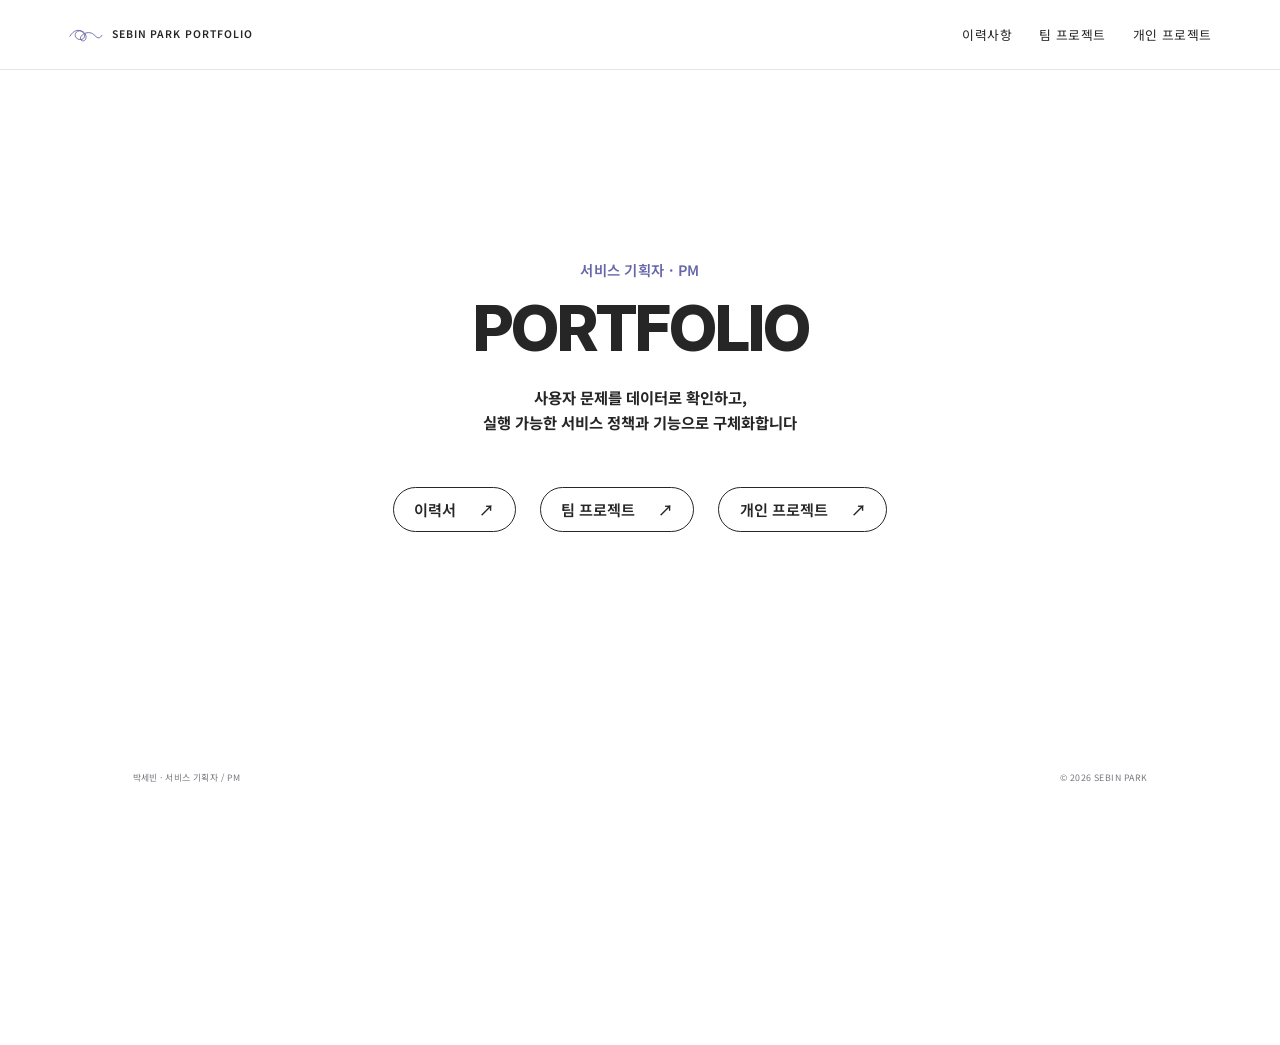
==== commit 50e963d7: "Update portfolio site design and project assets" ====
--- a/site/index.html
+++ b/site/index.html
@@ -4,27 +4,18 @@
   <meta charset="UTF-8"><meta name="viewport" content="width=device-width,initial-scale=1.0">
   <meta name="description" content="SEBIN PARK — Service Planner / PM"><title>SEBIN PARK — Service Planner / PM</title>
   <link rel="preconnect" href="https://fonts.googleapis.com"><link rel="preconnect" href="https://fonts.gstatic.com" crossorigin>
-  <link href="https://fonts.googleapis.com/css2?family=Cormorant+Garamond:ital,wght@0,500;1,500&family=Noto+Sans+KR:wght@400;500;600;700&display=swap" rel="stylesheet"><link rel="stylesheet" href="./styles.css?v=17">
+  <link href="https://fonts.googleapis.com/css2?family=Cormorant+Garamond:ital,wght@0,500;1,500&family=Noto+Sans+KR:wght@400;500;600;700&display=swap" rel="stylesheet"><link rel="stylesheet" href="./styles.css?v=21">
 </head>
 <body class="site-scale">
   <header class="site-header" data-header>
     <a class="brand" href="./index.html" aria-label="SEBIN PARK PORTFOLIO 홈"><svg class="brand-mark" viewBox="0 0 220 92" aria-hidden="true"><path pathLength="1" d="M6 54C29 13 66 5 91 28C111 47 101 74 78 76C52 78 34 56 43 35C54 11 91 15 105 37C120 61 108 88 88 84C66 80 73 53 95 40C123 23 151 29 171 51C190 72 204 68 215 49"/></svg><span>SEBIN PARK PORTFOLIO</span></a>
     <button class="menu-button" type="button" aria-expanded="false" aria-controls="site-nav">MENU</button>
-    <nav id="site-nav" class="site-nav" aria-label="주요 메뉴"><a href="./about.html">ABOUT</a><a href="./projects.html">TEAM PROJECTS</a><a href="./lab.html">PERSONAL LAB</a></nav>
+    <nav id="site-nav" class="site-nav" aria-label="주요 메뉴"><a href="./about.html">이력사항</a><a href="./projects.html">팀 프로젝트</a><a href="./lab.html">개인 프로젝트</a></nav>
   </header>
   <main id="top">
     <section class="hero hero-portfolio section-shell">
-      <div class="hero-copy reveal"><p class="eyebrow">서비스 기획자 · PM</p><h1>PORTFOLIO</h1><p class="hero-statement">사용자 문제를 데이터로 확인하고,<br>실행 가능한 서비스 정책과 기능으로 구체화합니다</p></div>
-    </section>
-    <section class="home-about section-shell section-pad reveal"><p class="section-label">ABOUT ME</p><div class="home-about-copy"><h2>현장의 언어와 데이터를<br>서비스 구조로 바꿉니다</h2><div><p>공공보건 현장, 해외 근무, AI·데이터 프로젝트를 거치며 사람의 행동과 운영 환경을 함께 보는 시각을 길렀습니다. 조사와 데이터에서 문제를 좁히고, 정책·기능·우선순위를 정리해 구현과 검증까지 연결합니다.</p><a class="button button-dark" href="./about.html">이력서 보기 <span>↗</span></a></div></div></section>
-    <section id="projects" class="projects selected-projects section-pad">
-      <div class="selected-projects-head section-shell reveal"><div><h2>Selected Projects</h2><p>문제 정의부터 서비스 설계, 검증까지</p></div><span>2026</span></div>
-      <div class="selected-projects-grid section-shell">
-        <a class="selected-card selected-featured reveal" href="./projects/helkki.html"><div class="selected-copy"><p class="selected-kicker">FEATURED · AI SERVICE PLANNING</p><h3>HELKKI</h3><p class="selected-summary">사용자 상태에 맞춰 운동 계획을 조정하는 개인 맞춤 웰니스 서비스</p><p class="selected-meta">사용자 조사 · AI 정책 설계 · PM · 사용자 검증</p></div><div class="selected-visual selected-helkki"><div class="selected-phone"><i></i><i></i><i></i></div><span class="selected-bookmark">♡</span></div></a>
-        <a class="selected-card selected-secondary reveal" href="./projects/workshield.html"><div class="selected-copy"><p class="selected-kicker">SERVICE PLANNING</p><h3>WorkShield</h3><p class="selected-summary">계약서 비교 기반 검토 보조 서비스</p><p class="selected-meta">MVP · 요구사항 · 정책 · UX</p></div><div class="selected-visual selected-workshield"><div class="selected-browser"><i></i><i></i><i></i><i></i></div></div></a>
-        <a class="selected-card selected-secondary reveal" href="./projects/hotel-cancellation.html"><div class="selected-copy"><p class="selected-kicker">DATA ANALYSIS</p><h3>Hotel Cancellation</h3><p class="selected-summary">예약 취소 위험 예측과 운영 활용 전략</p><p class="selected-meta">SQL · EDA · ML · 운영 기획</p></div><div class="selected-visual selected-hotel"><div class="selected-chart"><i></i><i></i><i></i><i></i><i></i></div></div></a>
-      </div>
+      <div class="hero-copy reveal"><p class="eyebrow">서비스 기획자 · PM</p><h1>PORTFOLIO</h1><p class="hero-statement">사용자 문제를 데이터로 확인하고,<br>실행 가능한 서비스 정책과 기능으로 구체화합니다</p><nav class="hero-actions portfolio-actions" aria-label="포트폴리오 바로가기"><a class="button button-dark" href="./about.html">이력서 <span>↗</span></a><a class="button button-light" href="./projects.html">팀 프로젝트 <span>↗</span></a><a class="button button-light" href="./lab.html">개인 프로젝트 <span>↗</span></a></nav></div>
     </section>
   </main>
-  <footer class="site-footer section-shell"><span>박세빈 · SERVICE PLANNER / PM</span><span>© 2026 SEBIN PARK</span></footer><script src="./script.js"></script>
+  <footer class="site-footer section-shell"><span>박세빈 · 서비스 기획자 / PM</span><span>© 2026 SEBIN PARK</span></footer><script src="./script.js?v=2"></script>
 </body></html>
--- a/site/styles.css
+++ b/site/styles.css
@@ -29,7 +29,7 @@
 .brand { display: flex; align-items: center; gap: 12px; font: 600 13px/1 "Noto Sans KR", sans-serif; letter-spacing: .09em; }
 .brand-mark { width: 42px; height: 20px; overflow: visible; }
 .brand-mark path, .hero-symbol path { fill: none; stroke: var(--motion); stroke-width: 6; stroke-linecap: round; stroke-linejoin: round; }
-.site-nav { display: flex; gap: 34px; font-size: 11px; letter-spacing: .08em; }
+.site-nav { display: flex; gap: 34px; font-size: 16px; letter-spacing: .03em; }
 .site-nav a { position: relative; padding-block: 8px; }
 .site-nav a::after { content: ""; position: absolute; left: 0; right: 100%; bottom: 2px; height: 1px; background: var(--motion); transition: right .3s ease; }
 .site-nav a:hover::after { right: 0; }
@@ -351,3 +351,51 @@
 .about-page .resume-body { order: 2; }
 .about-page .skills-section { order: 3; }
 .about-page .certifications { order: 4; }
+.projects-page .page-hero h1 { font-size: clamp(34px, 4.55vw, 63px); }
+.portfolio-actions { justify-content: center; flex-wrap: wrap; gap: 30px; }
+.portfolio-actions { margin-top: 64px; }
+.portfolio-actions .button { min-height: 56px; padding-inline: 26px; background: #fff; color: var(--ink); border-color: var(--ink); cursor: pointer; font-size: 19px; }
+.portfolio-actions .button:hover { background: var(--ink); color: #fff; border-color: var(--ink); }
+.resume-intro h2 span { white-space: nowrap; }
+@media (max-width: 700px) { .resume-intro h2 span { white-space: normal; } }
+.projects-page .selected-projects { padding-top: 46px; }
+.projects-page .selected-projects-grid { grid-template-columns: 1fr; gap: 16px; }
+.projects-page .selected-card,
+.projects-page .selected-featured,
+.projects-page .selected-secondary { height: 330px; min-height: 330px; flex-direction: row; border-radius: 18px; }
+.projects-page .selected-copy,
+.projects-page .selected-featured .selected-copy,
+.projects-page .selected-secondary .selected-copy { flex: 1 1 62%; padding: 28px 34px; }
+.projects-page .selected-kicker { margin-bottom: 16px; font-size: 16px; }
+.projects-page .selected-copy h3,
+.projects-page .selected-secondary .selected-copy h3 { margin-bottom: 12px; font-size: clamp(33px, 3vw, 45px); }
+.projects-page .selected-summary,
+.projects-page .selected-secondary .selected-summary { font-size: 19px; }
+.projects-page .selected-meta,
+.projects-page .selected-secondary .selected-meta { margin-top: 14px; font-size: 16px; }
+.projects-page .selected-visual,
+.projects-page .selected-featured .selected-visual,
+.projects-page .selected-workshield,
+.projects-page .selected-hotel { flex: 0 0 38%; min-height: 330px; }
+@media (max-width: 700px) {
+  .projects-page .selected-card,
+  .projects-page .selected-featured,
+  .projects-page .selected-secondary { height: auto; min-height: 0; flex-direction: column; }
+  .projects-page .selected-copy,
+  .projects-page .selected-featured .selected-copy,
+  .projects-page .selected-secondary .selected-copy { flex: none; }
+  .projects-page .selected-visual,
+  .projects-page .selected-featured .selected-visual,
+  .projects-page .selected-workshield,
+  .projects-page .selected-hotel { flex: none; min-height: 190px; height: 190px; }
+}
+body[data-project] .site-nav { font-size: 16px; }
+.projects-page .page-hero { min-height: 430px; }
+.projects-page .selected-projects { padding-top: 24px; }
+.projects-page .selected-bookmark { display: none; }
+.projects-page .selected-helkki,
+.projects-page .selected-workshield,
+.projects-page .selected-hotel { background: transparent; }
+.projects-page .selected-helkki img,
+.projects-page .selected-workshield img,
+.projects-page .selected-hotel img { display: block; width: auto !important; height: auto !important; max-width: 100% !important; max-height: 100% !important; object-fit: contain; object-position: center; background: transparent; }
